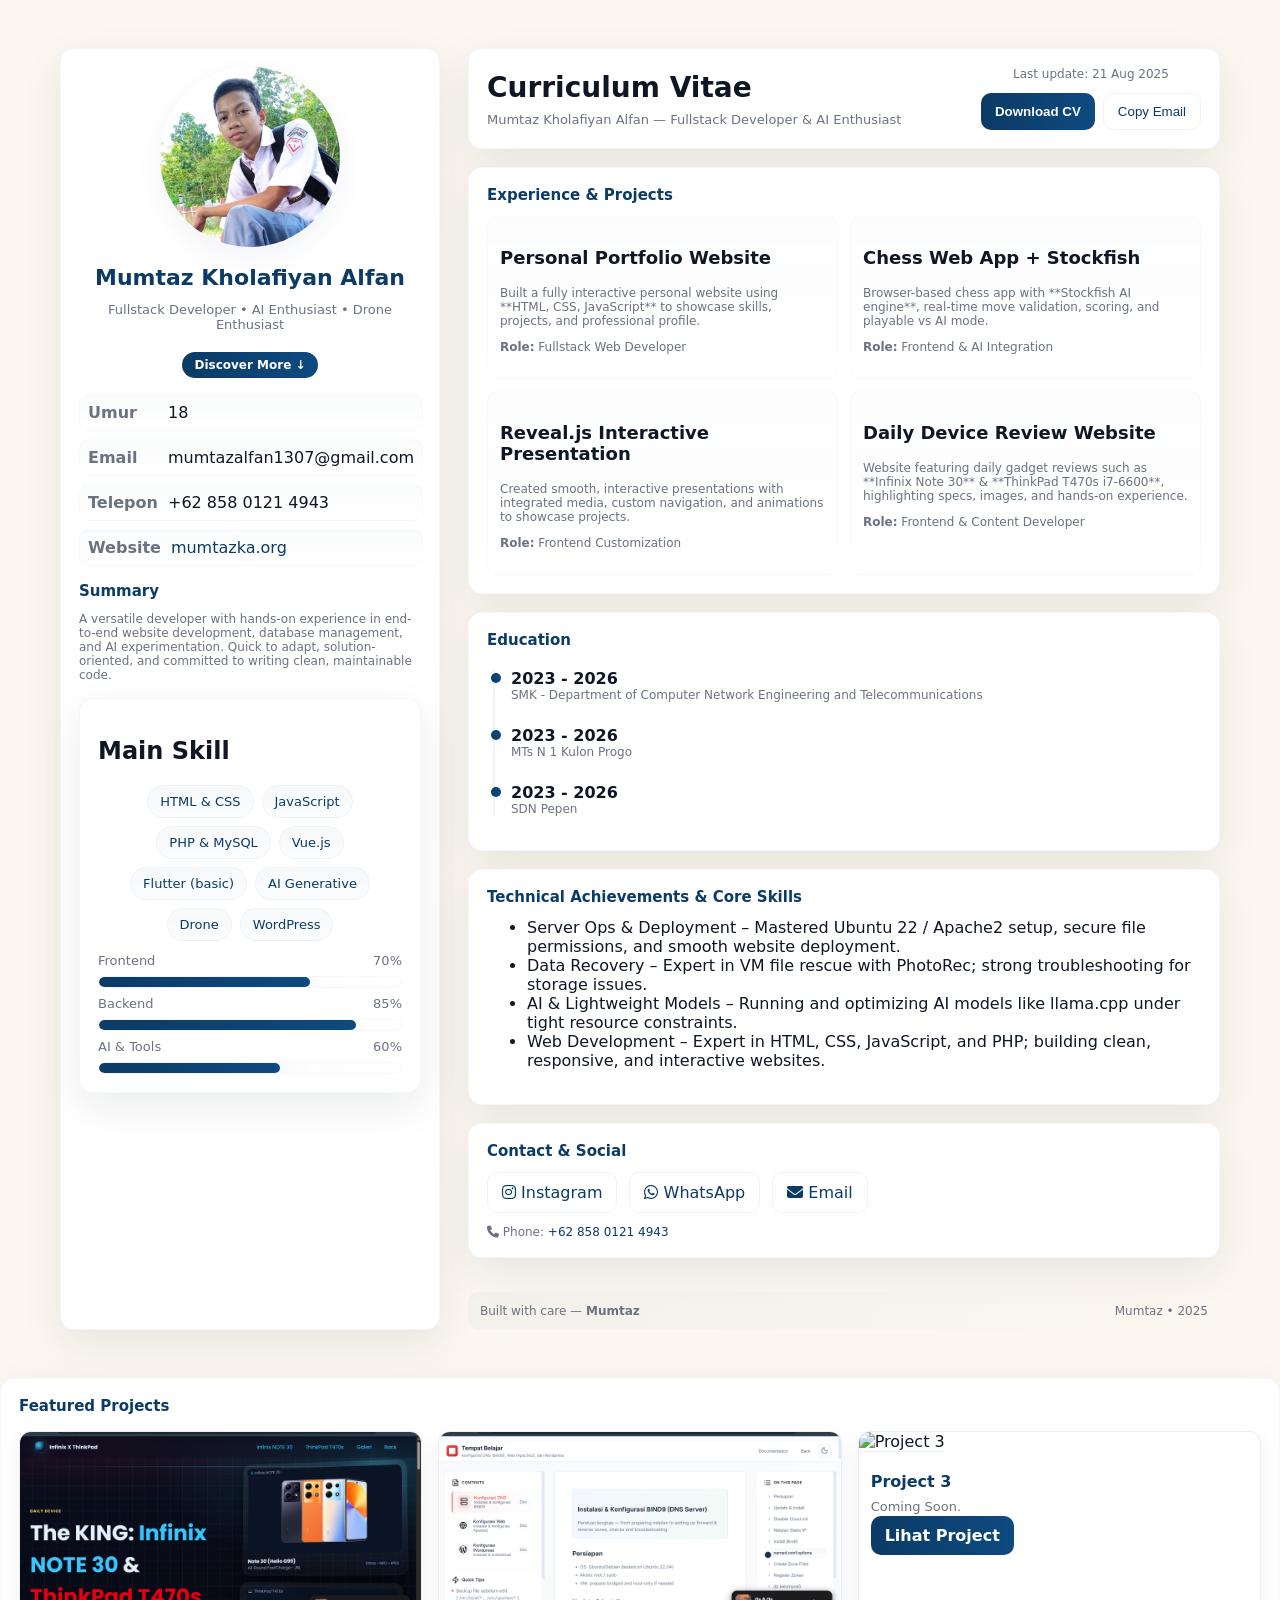
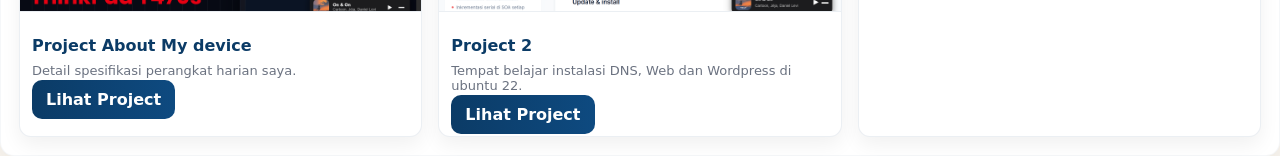
==== index.html @ 0e5fe6f3 "Rename cvku.html to index.html" ====
<!doctype html>
<html lang="id">
<head>
    <link rel="stylesheet" href="https://cdnjs.cloudflare.com/ajax/libs/font-awesome/6.4.0/css/all.min.css">
  <meta charset="utf-8">
  <meta name="viewport" content="width=device-width, initial-scale=1">
  <title>CV — Mk Al | Elegant Cream & Deep Blue (Revisi)</title>
  <style>
:root{
  --bg-cream:#fbf7f0;
  --surface:#ffffff;
  --muted:#6b7280;
  --accent:#0b3b66;
  --accent-2:#0e4a80;
  --glass:rgba(11,59,102,0.06);
  --shadow:0 14px 40px rgba(16,24,40,0.08);
  --mono:Inter,system-ui,-apple-system,Segoe UI,Roboto,Helvetica,Arial;
}
*{box-sizing:border-box}
html,body{height:100%;margin:0;padding:0;font-family:var(--mono);background:var(--bg-cream);color:#0f1724}
a{color:var(--accent);text-decoration:none}
.container{max-width:1200px;margin:28px auto;padding:20px}
.layout{display:grid;grid-template-columns:380px 1fr;gap:28px}
@media(max-width:900px){.layout{grid-template-columns:1fr;padding:12px}}
.card{background:var(--surface);border-radius:14px;padding:18px;border:1px solid rgba(11,59,102,0.04);box-shadow:var(--shadow)}
.profile{display:flex;flex-direction:column;align-items:center;gap:12px;text-align:center}
.avatar-wrap{position:relative;width:180px;height:180px;border-radius:20px;overflow:hidden;border-radius:999px;background:linear-gradient(180deg,#fff,#f7f7f7);box-shadow:0 10px 30px rgba(11,59,102,0.06)}
.avatar-wrap img{width:100%;height:100%;object-fit:cover;display:block}
.name{font-size:22px;font-weight:700;color:var(--accent);margin-top:6px}
.role{font-size:13px;color:var(--muted)}
.contact-grid{width:100%;display:grid;grid-template-columns:1fr;gap:8px;margin-top:10px}
.contact-item{display:flex;align-items:center;gap:10px;padding:8px;background:linear-gradient(180deg,rgba(11,59,102,0.02),transparent);border-radius:10px;border:1px solid rgba(11,59,102,0.02)}
.contact-item strong{min-width:70px;color:var(--muted);font-weight:600}
.badge{padding:6px 12px;border-radius:999px;background:linear-gradient(90deg,var(--accent),var(--accent-2));color:#fff;font-weight:700;font-size:12px;margin-top:8px}
.skills{display:flex;flex-wrap:wrap;gap:8px;margin-top:14px;justify-content:center}
.skill-pill{padding:8px 12px;border-radius:999px;background:linear-gradient(180deg,rgba(11,59,102,0.03),rgba(14,74,128,0.02));border:1px solid rgba(11,59,102,0.04);font-size:13px;color:var(--accent)}
.skillbar{margin-top:14px;width:100%}
.skillbar .row{display:flex;align-items:center;justify-content:space-between;gap:12px}
.skillbar .label{font-size:13px;color:var(--muted)}
.skillbar .bar{margin-top:8px;height:12px;background:linear-gradient(90deg,rgba(11,59,102,0.03),transparent);border-radius:999px;overflow:hidden;border:1px solid rgba(11,59,102,0.03)}
.skillbar .fill{display:block;height:100%;background:linear-gradient(90deg,var(--accent),var(--accent-2));box-shadow:0 6px 18px rgba(14,74,128,0.12);border-radius:999px;width:0}
.main{display:flex;flex-direction:column;gap:18px}
.header-row{display:flex;align-items:center;justify-content:space-between;gap:12px}
.title{font-size:22px;color:var(--accent);font-weight:700}
.subtitle{color:var(--muted);font-size:13px}
.section{display:block}
.section h2{margin:0 0 12px 0;padding:0;font-size:15px;color:var(--accent)}
.projects-grid{display:grid;grid-template-columns:repeat(2,1fr);gap:12px}
@media(max-width:900px){.projects-grid{grid-template-columns:1fr}}
.project{padding:12px;border-radius:10px;background:linear-gradient(180deg,rgba(11,59,102,0.01),transparent);border:1px solid rgba(11,59,102,0.02)}
.timeline{position:relative;padding-left:14px}
.timeline:before{content:"";position:absolute;left:6px;top:8px;bottom:8px;width:2px;background:linear-gradient(180deg,var(--accent),var(--accent-2));opacity:0.06;border-radius:2px}
.timeline-item{position:relative;padding:8px 10px;margin-bottom:8px}
.timeline-item .dot{position:absolute;left:-10px;top:12px;width:10px;height:10px;border-radius:50%;background:linear-gradient(90deg,var(--accent),var(--accent-2));box-shadow:0 6px 18px rgba(14,74,128,0.06)}
.contact-actions{display:flex;gap:8px;flex-wrap:wrap}
.btn{padding:10px 14px;border-radius:10px;background:linear-gradient(90deg,var(--accent),var(--accent-2));color:#fff;border:none;cursor:pointer;font-weight:700}
.btn-ghost{padding:10px 14px;border-radius:10px;background:transparent;border:1px solid rgba(11,59,102,0.06);color:var(--accent);cursor:pointer}
.footer{display:flex;justify-content:space-between;align-items:center;padding:12px;border-radius:10px;background:linear-gradient(90deg,rgba(11,59,102,0.03),transparent)}
.small{font-size:12px;color:var(--muted)}
pre{background:#f4f6f8;padding:12px;border-radius:8px;border:1px solid rgba(11,59,102,0.03);overflow:auto}
/* spacing helpers */
.mt8{margin-top:8px}.mt12{margin-top:12px}.mt16{margin-top:16px}
.p8{padding:8px}.p12{padding:12px}.rounded{border-radius:10px}
/* extended utilities to reach file length without junk functions */
.u-w{width:100%}.u-center{text-align:center}.u-muted{color:var(--muted)}
/* typography tweaks */
.h1{font-size:28px;font-weight:800}.h2{font-size:18px;font-weight:700}
/* printable */
@media print{
  body{background:white}
  .container{max-width:100%;margin:0;padding:0}
  .layout{grid-template-columns:1fr}
}
.featured-grid {
  display: grid;
  grid-template-columns: repeat(3, 1fr);
  gap: 16px;
  margin-top: 16px;
}

@media (max-width: 900px) {
  .featured-grid {
    grid-template-columns: 1fr;
  }
}

.featured-project {
  background: var(--surface);
  border-radius: 12px;
  border: 1px solid rgba(11,59,102,0.08);
  box-shadow: 0 8px 20px rgba(0,0,0,0.06);
  overflow: hidden;
  transition: transform 0.2s ease, box-shadow 0.2s ease;
}

.featured-project:hover {
  transform: translateY(-4px);
  box-shadow: 0 12px 28px rgba(0,0,0,0.1);
}

.featured-project img {
  width: 100%;
  height: 180px;
  object-fit: cover;
  border-bottom: 1px solid rgba(11,59,102,0.08);
}

.featured-content {
  padding: 12px;
}

.featured-content h3 {
  font-size: 16px;
  font-weight: 700;
  color: var(--accent);
  margin: 8px 0;
}

.featured-content p {
  font-size: 13px;
  color: var(--muted);
  margin: 0 0 12px 0;
}

  
@media(max-width:600px){
  .layout{grid-template-columns:1fr !important;padding:8px;}
  .header-row{flex-direction:column;align-items:flex-start;text-align:left;gap:8px;}
  .contact-actions{flex-direction:column;width:100%;}
  .btn, .btn-ghost{width:100%;text-align:center;}
  .name{font-size:18px;}
  .h1{font-size:22px;}
  .featured-project img{height:auto !important;}
  .projects-grid{grid-template-columns:1fr !important;}
}
</style>
</head>
<body>
  <div class="container">
    <div class="layout">
      <aside class="card">
        <div class="profile">
          <div class="avatar-wrap">
            <img src="pp2.jpeg" alt="Mk Al">
          </div>
          <div class="name">Mumtaz Kholafiyan Alfan</div>
          <div class="role">Fullstack Developer • AI Enthusiast • Drone Enthusiast</div>
          <div class="badge">Discover More ↓</div>
        </div>

        <div class="mt16 contact-grid">
          <div class="contact-item"><strong>Umur</strong><span>18</span></div>
          <div class="contact-item"><strong>Email</strong><span>mumtazalfan1307@gmail.com</span></div>
          <div class="contact-item"><strong>Telepon</strong><span>+62 858 0121 4943</span></div>
          <div class="contact-item"><strong>Website</strong><span><a href="#">mumtazka.org</a></span></div>
        </div>

        <div class="mt16">
          <div class="section">
            <h2>Summary</h2>
            <p class="small">A versatile developer with hands-on experience in end-to-end website development, database management, and AI experimentation. Quick to adapt, solution-oriented, and committed to writing clean, maintainable code.</p>
          </div>
        </div>

        <div class="mt16 card">
          <h2>Main Skill</h2>
          <div class="skills">
            <div class="skill-pill">HTML & CSS</div>
            <div class="skill-pill">JavaScript</div>
            <div class="skill-pill">PHP & MySQL</div>
            <div class="skill-pill">Vue.js</div>
            <div class="skill-pill">Flutter (basic)</div>
            <div class="skill-pill">AI Generative</div>
            <div class="skill-pill">Drone</div>
            <div class="skill-pill">WordPress</div>
          </div>

          <div class="skillbar mt12">
            <div class="row"><div class="label">Frontend</div><div class="label">70%</div></div>
            <div class="bar"><span class="fill" data-fill="70%"></span></div>

            <div class="row mt8"><div class="label">Backend</div><div class="label">85%</div></div>
            <div class="bar"><span class="fill" data-fill="85%"></span></div>

            <div class="row mt8"><div class="label">AI & Tools</div><div class="label">60%</div></div>
            <div class="bar"><span class="fill" data-fill="60%"></span></div>
          </div>
        </div>

      </aside>

      <main class="main">
        <div class="card header-row">
          <div>
            <div class="h1">Curriculum Vitae</div>
            <div class="subtitle mt8">Mumtaz Kholafiyan Alfan — Fullstack Developer & AI Enthusiast</div>
          </div>
          <div class="u-center">
            <div class="small">Last update: 21 Aug 2025</div>
            <div class="contact-actions mt12">
              <button class="btn" onclick="downloadPDF()">Download CV</button>
             
              <button class="btn-ghost" onclick="copyEmail()">Copy Email</button>
            </div>
          </div>
        </div>

       <div class="card section">
  <h2>Experience & Projects</h2>
  <div class="projects-grid mt12">

    <div class="project">
      <h3 class="h2">Personal Portfolio Website</h3>
      <p class="small">Built a fully interactive personal website using **HTML, CSS, JavaScript** to showcase skills, projects, and professional profile.</p>
      <p class="small"><strong>Role:</strong> Fullstack Web Developer</p>
    </div>

    <div class="project">
      <h3 class="h2">Chess Web App + Stockfish</h3>
      <p class="small">Browser-based chess app with **Stockfish AI engine**, real-time move validation, scoring, and playable vs AI mode.</p>
      <p class="small"><strong>Role:</strong> Frontend & AI Integration</p>
    </div>

    <div class="project">
      <h3 class="h2">Reveal.js Interactive Presentation</h3>
      <p class="small">Created smooth, interactive presentations with integrated media, custom navigation, and animations to showcase projects.</p>
      <p class="small"><strong>Role:</strong> Frontend Customization</p>
    </div>

    <div class="project">
      <h3 class="h2">Daily Device Review Website</h3>
      <p class="small">Website featuring daily gadget reviews such as **Infinix Note 30** & **ThinkPad T470s i7-6600**, highlighting specs, images, and hands-on experience.</p>
      <p class="small"><strong>Role:</strong> Frontend & Content Developer</p>
    </div>

  </div>
</div>

        <div class="card section">
          <h2>Education</h2>
          <div class="timeline mt12">
            <div class="timeline-item"><div class="dot"></div><strong>2023 - 2026</strong><div class="small u-muted">SMK - Department of Computer Network Engineering and Telecommunications</div></div>
             <div class="timeline-item"><div class="dot"></div><strong>2023 - 2026</strong><div class="small u-muted">MTs N 1 Kulon Progo</div></div>
              <div class="timeline-item"><div class="dot"></div><strong>2023 - 2026</strong><div class="small u-muted">SDN Pepen</div></div>
            
          </div>
        </div>

        <div class="card section">
          <h2>Technical Achievements & Core Skills</h2>
          <ul class="list-clean mt12">
            <li>Server Ops & Deployment – Mastered Ubuntu 22 / Apache2 setup, secure file permissions, and smooth website deployment.</li>
            <li>Data Recovery – Expert in VM file rescue with PhotoRec; strong troubleshooting for storage issues.</li>
            <li>AI & Lightweight Models – Running and optimizing AI models like llama.cpp under tight resource constraints.</li>
            <li>Web Development – Expert in HTML, CSS, JavaScript, and PHP; building clean, responsive, and interactive websites.</li>
          </ul>
        </div>

        
      <div class="card section">
  <h2>Contact & Social</h2>
  <div class="mt12 contact-actions" style="display:flex; gap:12px;">

    <!-- Instagram -->
    <a class="btn-ghost" href="https://www.instagram.com/mumtazzka_/" target="_blank">
      <i class="fab fa-instagram"></i> Instagram
    </a>

    <!-- WhatsApp -->
    <a class="btn-ghost" href="https://wa.me/6285801214943" target="_blank">
      <i class="fab fa-whatsapp"></i> WhatsApp
    </a>

    <!-- Email -->
    <a class="btn-ghost" href="mailto:mumtazalfan1307@gmail.com.com">
      <i class="fas fa-envelope"></i> Email
    </a>

  </div>
  <div class="mt12 small">
    <i class="fas fa-phone"></i> Phone: <a href="tel:+6285801214943">+62 858 0121 4943</a>
  </div>
</div>


        <div class="footer mt16">
          <div class="small">Built with care — <strong>Mumtaz</strong></div>
          <div class="small">Mumtaz • 2025</div>
        </div>

      </main>
    </div>
  </div>
  <div class="card section">
  <h2>Featured Projects</h2>
  <div class="featured-grid">

    <div class="featured-project">
      <img src="Screenshot perangkat.webp" alt="Project About My device">
      <div class="featured-content">
        <h3>Project About My device</h3>
        <p>Detail spesifikasi perangkat harian saya.</p>
          <a class="btn" href="perangkat.html" target="_blank">Lihat Project</a>
      </div>
    </div>

    <div class="featured-project">
      <img src="Screenshot sinau.webp" alt="Project 2">
      <div class="featured-content">
        <h3>Project 2</h3>
        <p>Tempat belajar instalasi DNS, Web dan Wordpress di ubuntu 22.</p>
           <a class="btn" href="belajar.html" target="_blank">Lihat Project</a>
      </div>
    </div>

    <div class="featured-project">
      <img src="project3.jpg" alt="Project 3">
      <div class="featured-content">
        <h3>Project 3</h3>
        <p>Coming Soon.</p>
          <a class="btn" href="https://link1.com" target="_blank">Lihat Project</a>
      </div>
    </div>

  </div>
</div>

  <script>
// Essential JS only
function toggleAccent(){
  const r = document.documentElement;
  const cur = getComputedStyle(r).getPropertyValue('--accent').trim();
  if(cur === '#0b3b66'){
    r.style.setProperty('--accent','#0e4a80');
    r.style.setProperty('--accent-2','#0b3b66');
  } else {
    r.style.setProperty('--accent','#0b3b66');
    r.style.setProperty('--accent-2','#0e4a80');
  }
}
function copyEmail(){navigator.clipboard.writeText('mkal@example.com').then(()=>{alert('Email disalin')}).catch(()=>{alert('Gagal menyalin')})}
function downloadPDF(){window.print()}
function animateSkillBars(){
  document.querySelectorAll('.skillbar .fill').forEach(el=>{
    const target = el.getAttribute('data-fill') || '0%';
    el.style.width = '0%';
    setTimeout(()=>{el.style.transition='width 900ms ease';el.style.width=target;},120);
  });
}
document.addEventListener('DOMContentLoaded',()=>{animateSkillBars()});
  </script>
</body>
</html>
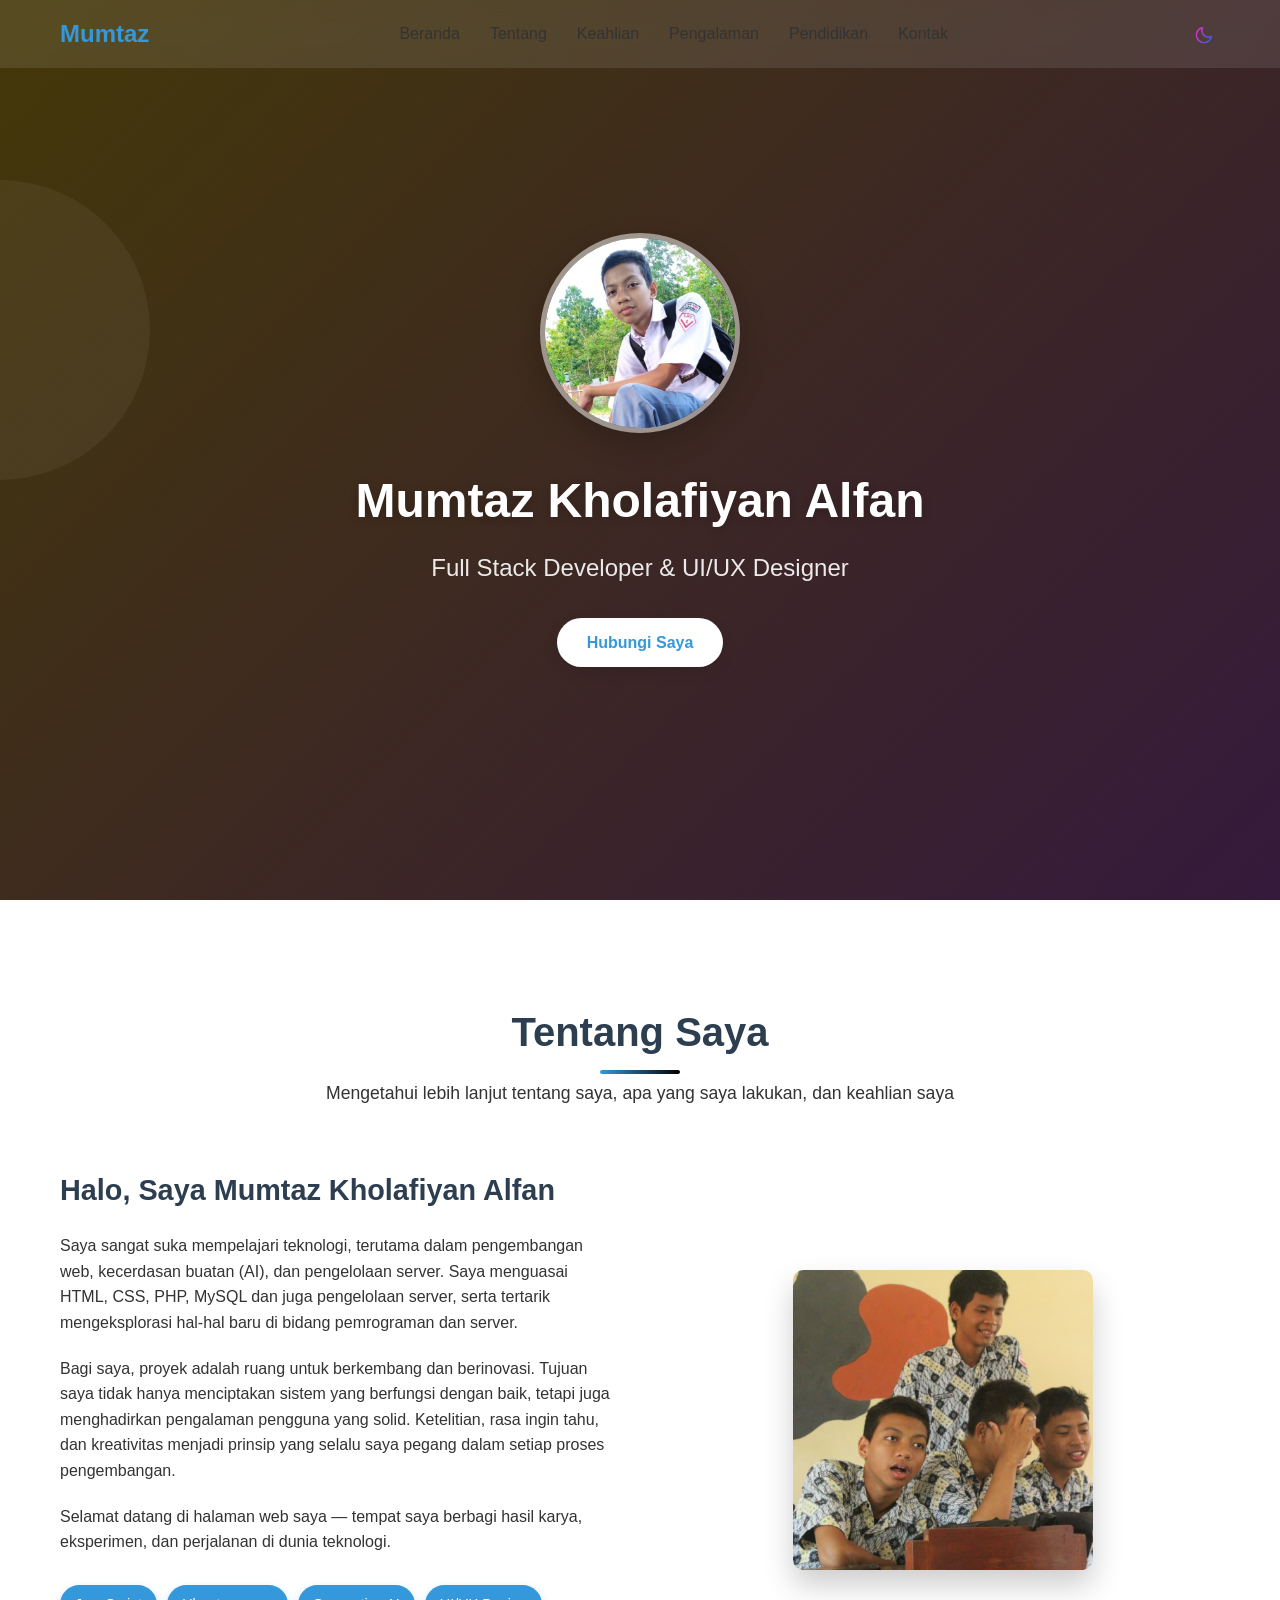
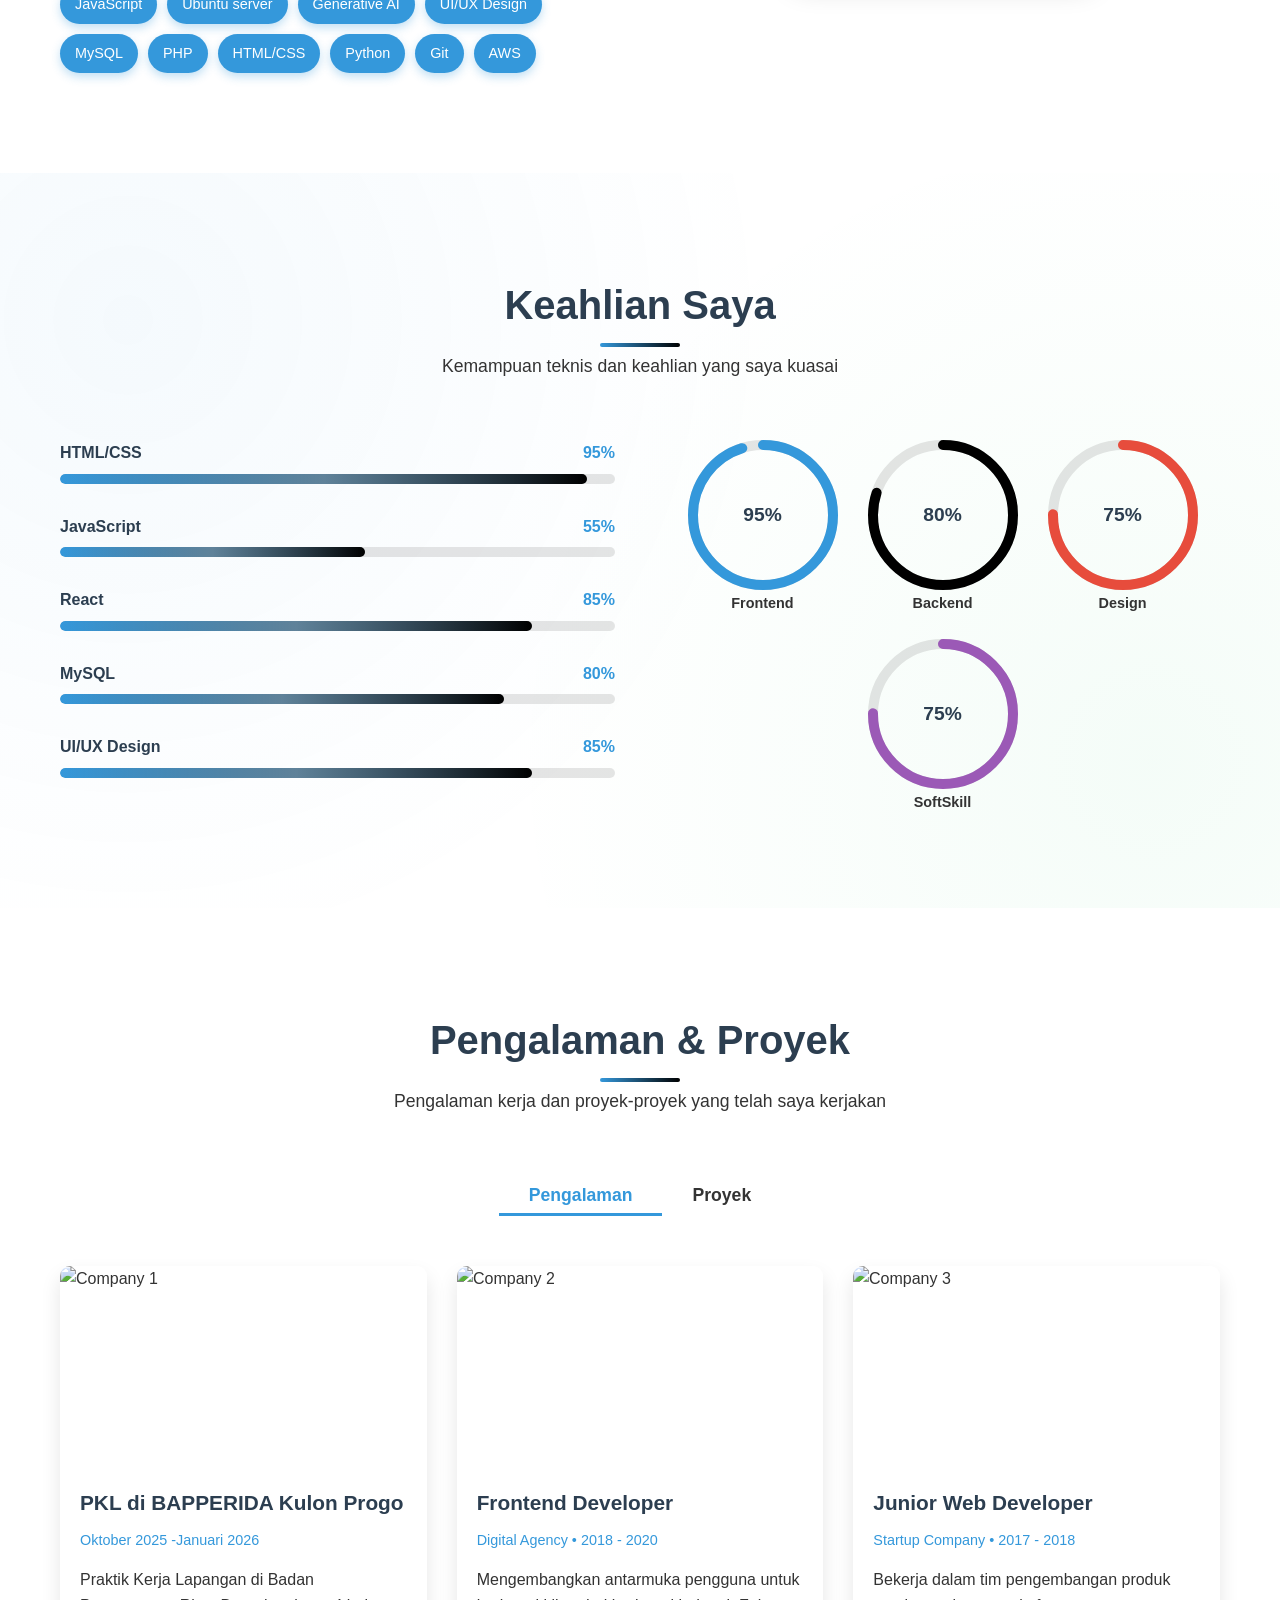
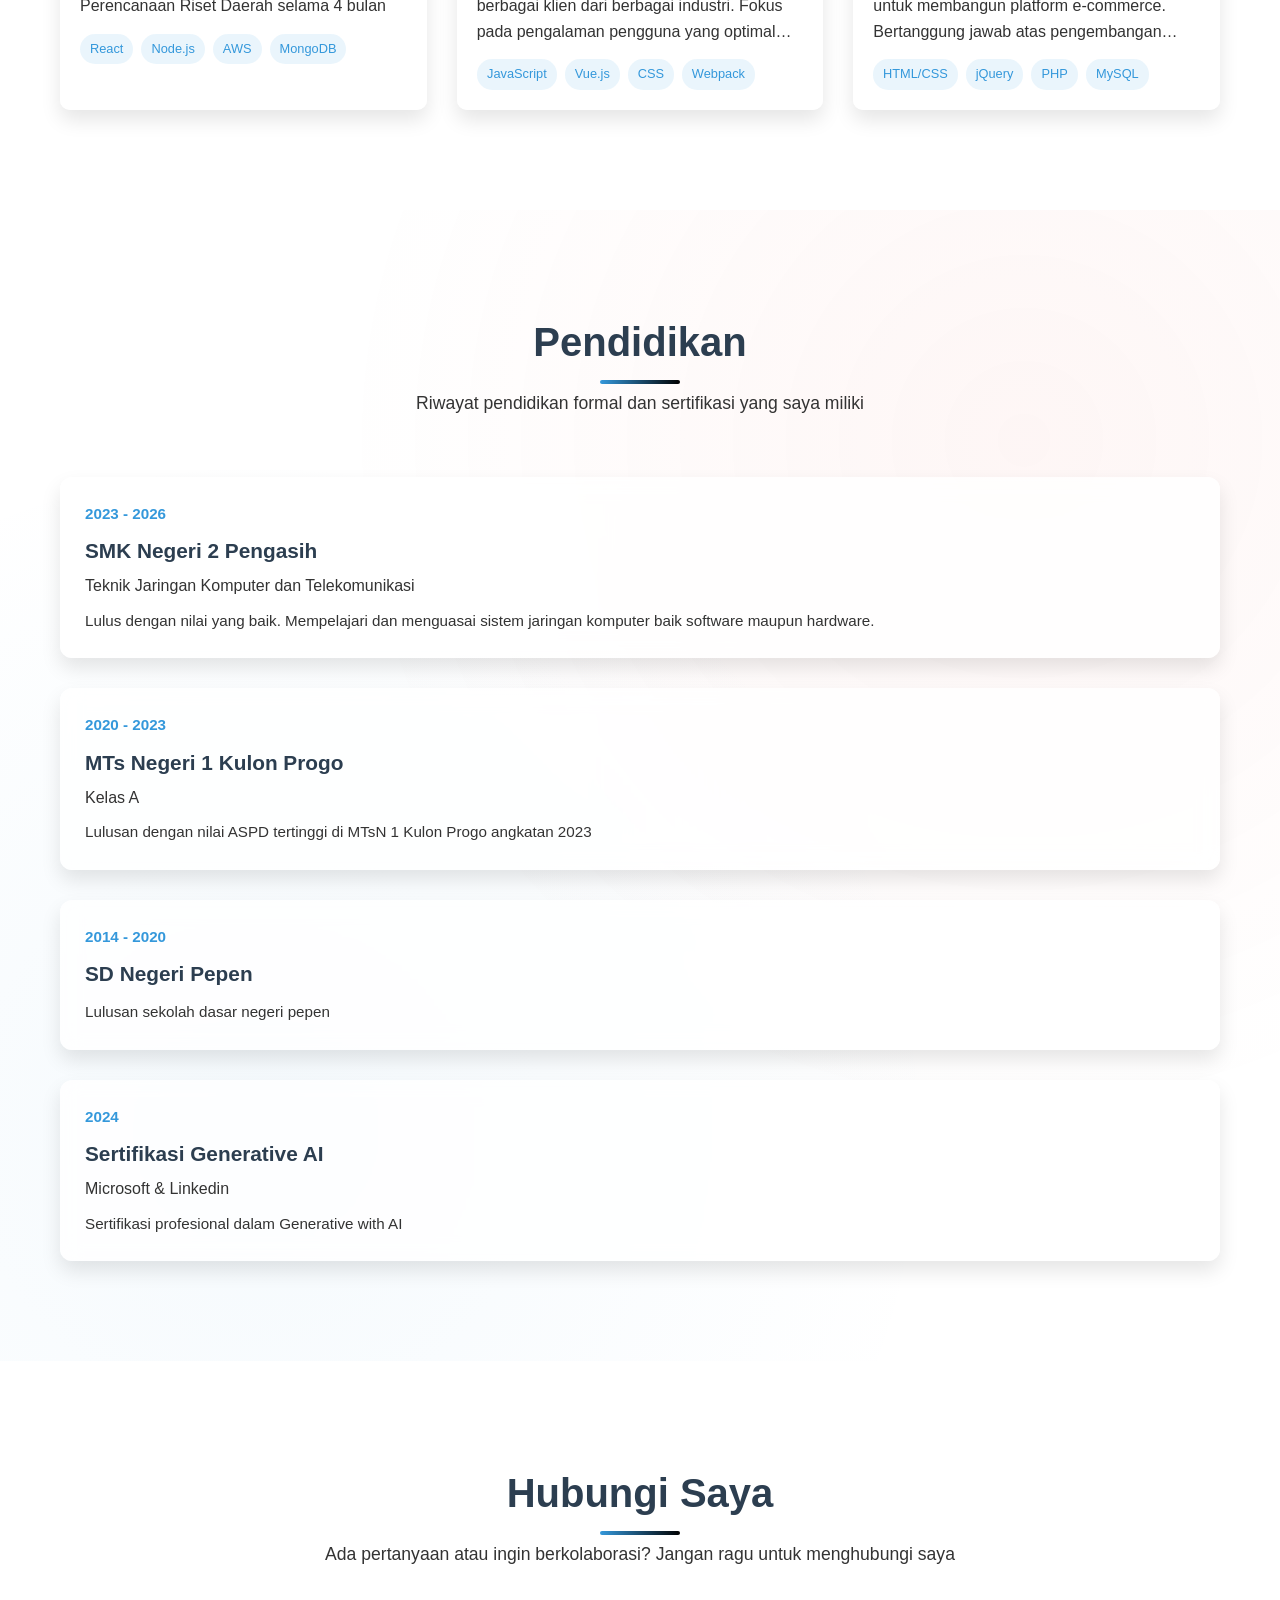
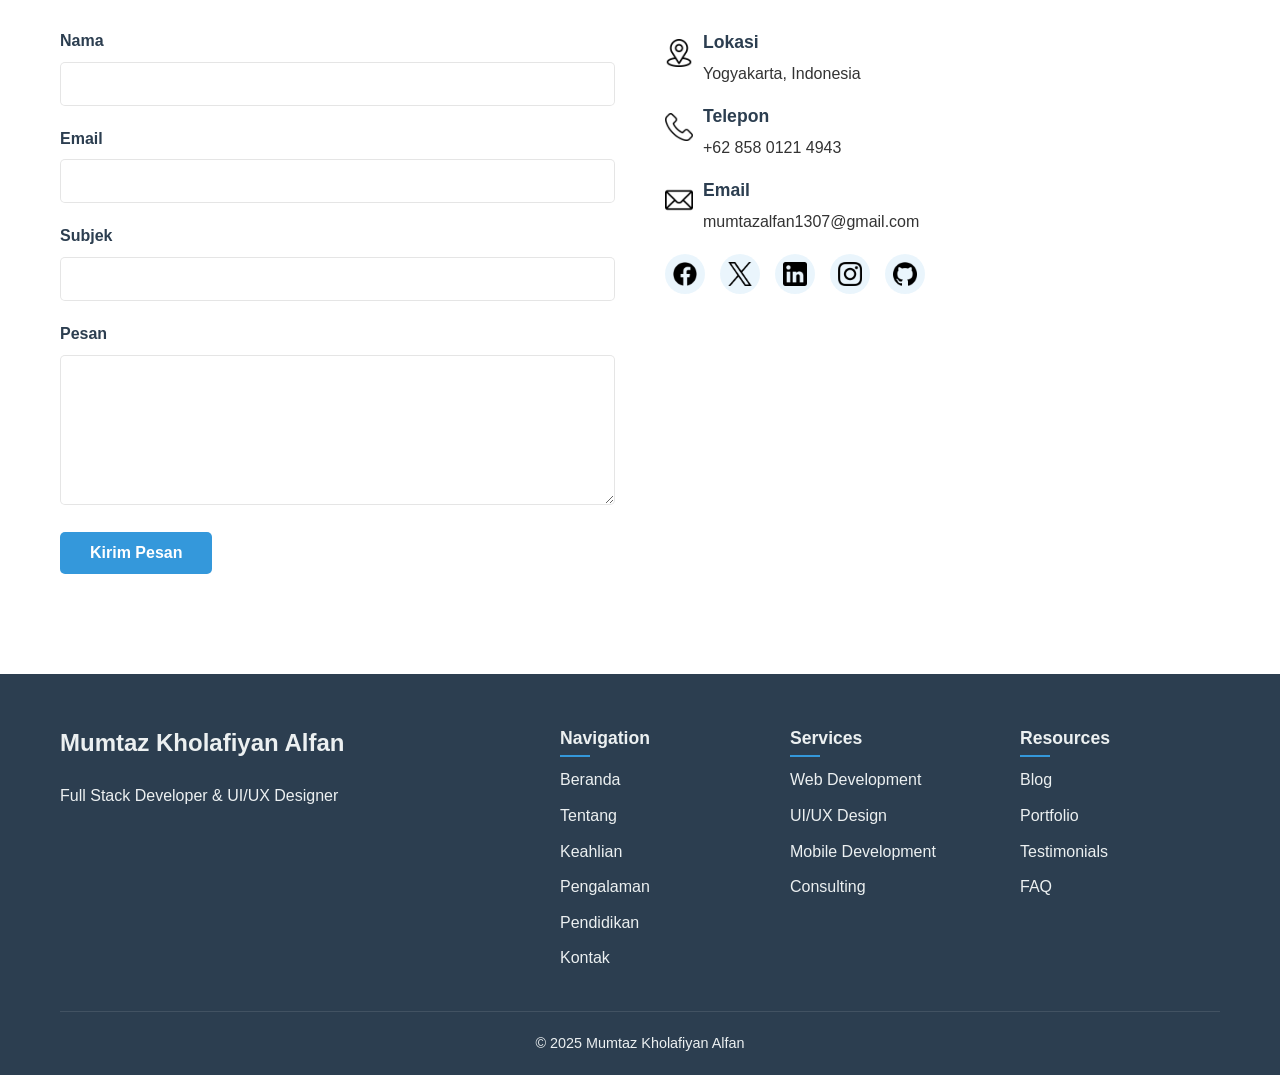
==== commit 82fb394a: "Update and rename newcv.html to index.html" ====
--- a/index.html
+++ b/index.html
@@ -1,353 +1,3820 @@
-<!doctype html>
-<html lang="id">
-<head>
-    <link rel="stylesheet" href="https://cdnjs.cloudflare.com/ajax/libs/font-awesome/6.4.0/css/all.min.css">
-  <meta charset="utf-8">
-  <meta name="viewport" content="width=device-width, initial-scale=1">
-  <title>CV — Mk Al | Elegant Cream & Deep Blue (Revisi)</title>
-  <style>
-:root{
-  --bg-cream:#fbf7f0;
-  --surface:#ffffff;
-  --muted:#6b7280;
-  --accent:#0b3b66;
-  --accent-2:#0e4a80;
-  --glass:rgba(11,59,102,0.06);
-  --shadow:0 14px 40px rgba(16,24,40,0.08);
-  --mono:Inter,system-ui,-apple-system,Segoe UI,Roboto,Helvetica,Arial;
-}
-*{box-sizing:border-box}
-html,body{height:100%;margin:0;padding:0;font-family:var(--mono);background:var(--bg-cream);color:#0f1724}
-a{color:var(--accent);text-decoration:none}
-.container{max-width:1200px;margin:28px auto;padding:20px}
-.layout{display:grid;grid-template-columns:380px 1fr;gap:28px}
-@media(max-width:900px){.layout{grid-template-columns:1fr;padding:12px}}
-.card{background:var(--surface);border-radius:14px;padding:18px;border:1px solid rgba(11,59,102,0.04);box-shadow:var(--shadow)}
-.profile{display:flex;flex-direction:column;align-items:center;gap:12px;text-align:center}
-.avatar-wrap{position:relative;width:180px;height:180px;border-radius:20px;overflow:hidden;border-radius:999px;background:linear-gradient(180deg,#fff,#f7f7f7);box-shadow:0 10px 30px rgba(11,59,102,0.06)}
-.avatar-wrap img{width:100%;height:100%;object-fit:cover;display:block}
-.name{font-size:22px;font-weight:700;color:var(--accent);margin-top:6px}
-.role{font-size:13px;color:var(--muted)}
-.contact-grid{width:100%;display:grid;grid-template-columns:1fr;gap:8px;margin-top:10px}
-.contact-item{display:flex;align-items:center;gap:10px;padding:8px;background:linear-gradient(180deg,rgba(11,59,102,0.02),transparent);border-radius:10px;border:1px solid rgba(11,59,102,0.02)}
-.contact-item strong{min-width:70px;color:var(--muted);font-weight:600}
-.badge{padding:6px 12px;border-radius:999px;background:linear-gradient(90deg,var(--accent),var(--accent-2));color:#fff;font-weight:700;font-size:12px;margin-top:8px}
-.skills{display:flex;flex-wrap:wrap;gap:8px;margin-top:14px;justify-content:center}
-.skill-pill{padding:8px 12px;border-radius:999px;background:linear-gradient(180deg,rgba(11,59,102,0.03),rgba(14,74,128,0.02));border:1px solid rgba(11,59,102,0.04);font-size:13px;color:var(--accent)}
-.skillbar{margin-top:14px;width:100%}
-.skillbar .row{display:flex;align-items:center;justify-content:space-between;gap:12px}
-.skillbar .label{font-size:13px;color:var(--muted)}
-.skillbar .bar{margin-top:8px;height:12px;background:linear-gradient(90deg,rgba(11,59,102,0.03),transparent);border-radius:999px;overflow:hidden;border:1px solid rgba(11,59,102,0.03)}
-.skillbar .fill{display:block;height:100%;background:linear-gradient(90deg,var(--accent),var(--accent-2));box-shadow:0 6px 18px rgba(14,74,128,0.12);border-radius:999px;width:0}
-.main{display:flex;flex-direction:column;gap:18px}
-.header-row{display:flex;align-items:center;justify-content:space-between;gap:12px}
-.title{font-size:22px;color:var(--accent);font-weight:700}
-.subtitle{color:var(--muted);font-size:13px}
-.section{display:block}
-.section h2{margin:0 0 12px 0;padding:0;font-size:15px;color:var(--accent)}
-.projects-grid{display:grid;grid-template-columns:repeat(2,1fr);gap:12px}
-@media(max-width:900px){.projects-grid{grid-template-columns:1fr}}
-.project{padding:12px;border-radius:10px;background:linear-gradient(180deg,rgba(11,59,102,0.01),transparent);border:1px solid rgba(11,59,102,0.02)}
-.timeline{position:relative;padding-left:14px}
-.timeline:before{content:"";position:absolute;left:6px;top:8px;bottom:8px;width:2px;background:linear-gradient(180deg,var(--accent),var(--accent-2));opacity:0.06;border-radius:2px}
-.timeline-item{position:relative;padding:8px 10px;margin-bottom:8px}
-.timeline-item .dot{position:absolute;left:-10px;top:12px;width:10px;height:10px;border-radius:50%;background:linear-gradient(90deg,var(--accent),var(--accent-2));box-shadow:0 6px 18px rgba(14,74,128,0.06)}
-.contact-actions{display:flex;gap:8px;flex-wrap:wrap}
-.btn{padding:10px 14px;border-radius:10px;background:linear-gradient(90deg,var(--accent),var(--accent-2));color:#fff;border:none;cursor:pointer;font-weight:700}
-.btn-ghost{padding:10px 14px;border-radius:10px;background:transparent;border:1px solid rgba(11,59,102,0.06);color:var(--accent);cursor:pointer}
-.footer{display:flex;justify-content:space-between;align-items:center;padding:12px;border-radius:10px;background:linear-gradient(90deg,rgba(11,59,102,0.03),transparent)}
-.small{font-size:12px;color:var(--muted)}
-pre{background:#f4f6f8;padding:12px;border-radius:8px;border:1px solid rgba(11,59,102,0.03);overflow:auto}
-/* spacing helpers */
-.mt8{margin-top:8px}.mt12{margin-top:12px}.mt16{margin-top:16px}
-.p8{padding:8px}.p12{padding:12px}.rounded{border-radius:10px}
-/* extended utilities to reach file length without junk functions */
-.u-w{width:100%}.u-center{text-align:center}.u-muted{color:var(--muted)}
-/* typography tweaks */
-.h1{font-size:28px;font-weight:800}.h2{font-size:18px;font-weight:700}
-/* printable */
-@media print{
-  body{background:white}
-  .container{max-width:100%;margin:0;padding:0}
-  .layout{grid-template-columns:1fr}
-}
-.featured-grid {
-  display: grid;
-  grid-template-columns: repeat(3, 1fr);
-  gap: 16px;
-  margin-top: 16px;
-}
-
-@media (max-width: 900px) {
-  .featured-grid {
-    grid-template-columns: 1fr;
-  }
-}
-
-.featured-project {
-  background: var(--surface);
-  border-radius: 12px;
-  border: 1px solid rgba(11,59,102,0.08);
-  box-shadow: 0 8px 20px rgba(0,0,0,0.06);
-  overflow: hidden;
-  transition: transform 0.2s ease, box-shadow 0.2s ease;
-}
-
-.featured-project:hover {
-  transform: translateY(-4px);
-  box-shadow: 0 12px 28px rgba(0,0,0,0.1);
-}
-
-.featured-project img {
-  width: 100%;
-  height: 180px;
-  object-fit: cover;
-  border-bottom: 1px solid rgba(11,59,102,0.08);
-}
-
-.featured-content {
-  padding: 12px;
-}
-
-.featured-content h3 {
-  font-size: 16px;
-  font-weight: 700;
-  color: var(--accent);
-  margin: 8px 0;
-}
-
-.featured-content p {
-  font-size: 13px;
-  color: var(--muted);
-  margin: 0 0 12px 0;
-}
-
-  
-@media(max-width:600px){
-  .layout{grid-template-columns:1fr !important;padding:8px;}
-  .header-row{flex-direction:column;align-items:flex-start;text-align:left;gap:8px;}
-  .contact-actions{flex-direction:column;width:100%;}
-  .btn, .btn-ghost{width:100%;text-align:center;}
-  .name{font-size:18px;}
-  .h1{font-size:22px;}
-  .featured-project img{height:auto !important;}
-  .projects-grid{grid-template-columns:1fr !important;}
-}
-</style>
-</head>
-<body>
-  <div class="container">
-    <div class="layout">
-      <aside class="card">
-        <div class="profile">
-          <div class="avatar-wrap">
-            <img src="pp2.jpeg" alt="Mk Al">
-          </div>
-          <div class="name">Mumtaz Kholafiyan Alfan</div>
-          <div class="role">Fullstack Developer • AI Enthusiast • Drone Enthusiast</div>
-          <div class="badge">Discover More ↓</div>
-        </div>
-
-        <div class="mt16 contact-grid">
-          <div class="contact-item"><strong>Umur</strong><span>18</span></div>
-          <div class="contact-item"><strong>Email</strong><span>mumtazalfan1307@gmail.com</span></div>
-          <div class="contact-item"><strong>Telepon</strong><span>+62 858 0121 4943</span></div>
-          <div class="contact-item"><strong>Website</strong><span><a href="#">mumtazka.org</a></span></div>
-        </div>
-
-        <div class="mt16">
-          <div class="section">
-            <h2>Summary</h2>
-            <p class="small">A versatile developer with hands-on experience in end-to-end website development, database management, and AI experimentation. Quick to adapt, solution-oriented, and committed to writing clean, maintainable code.</p>
-          </div>
-        </div>
-
-        <div class="mt16 card">
-          <h2>Main Skill</h2>
-          <div class="skills">
-            <div class="skill-pill">HTML & CSS</div>
-            <div class="skill-pill">JavaScript</div>
-            <div class="skill-pill">PHP & MySQL</div>
-            <div class="skill-pill">Vue.js</div>
-            <div class="skill-pill">Flutter (basic)</div>
-            <div class="skill-pill">AI Generative</div>
-            <div class="skill-pill">Drone</div>
-            <div class="skill-pill">WordPress</div>
-          </div>
-
-          <div class="skillbar mt12">
-            <div class="row"><div class="label">Frontend</div><div class="label">70%</div></div>
-            <div class="bar"><span class="fill" data-fill="70%"></span></div>
-
-            <div class="row mt8"><div class="label">Backend</div><div class="label">85%</div></div>
-            <div class="bar"><span class="fill" data-fill="85%"></span></div>
-
-            <div class="row mt8"><div class="label">AI & Tools</div><div class="label">60%</div></div>
-            <div class="bar"><span class="fill" data-fill="60%"></span></div>
-          </div>
-        </div>
-
-      </aside>
-
-      <main class="main">
-        <div class="card header-row">
-          <div>
-            <div class="h1">Curriculum Vitae</div>
-            <div class="subtitle mt8">Mumtaz Kholafiyan Alfan — Fullstack Developer & AI Enthusiast</div>
-          </div>
-          <div class="u-center">
-            <div class="small">Last update: 21 Aug 2025</div>
-            <div class="contact-actions mt12">
-              <button class="btn" onclick="downloadPDF()">Download CV</button>
-             
-              <button class="btn-ghost" onclick="copyEmail()">Copy Email</button>
-            </div>
-          </div>
-        </div>
-
-       <div class="card section">
-  <h2>Experience & Projects</h2>
-  <div class="projects-grid mt12">
-
-    <div class="project">
-      <h3 class="h2">Personal Portfolio Website</h3>
-      <p class="small">Built a fully interactive personal website using **HTML, CSS, JavaScript** to showcase skills, projects, and professional profile.</p>
-      <p class="small"><strong>Role:</strong> Fullstack Web Developer</p>
-    </div>
-
-    <div class="project">
-      <h3 class="h2">Chess Web App + Stockfish</h3>
-      <p class="small">Browser-based chess app with **Stockfish AI engine**, real-time move validation, scoring, and playable vs AI mode.</p>
-      <p class="small"><strong>Role:</strong> Frontend & AI Integration</p>
-    </div>
-
-    <div class="project">
-      <h3 class="h2">Reveal.js Interactive Presentation</h3>
-      <p class="small">Created smooth, interactive presentations with integrated media, custom navigation, and animations to showcase projects.</p>
-      <p class="small"><strong>Role:</strong> Frontend Customization</p>
-    </div>
-
-    <div class="project">
-      <h3 class="h2">Daily Device Review Website</h3>
-      <p class="small">Website featuring daily gadget reviews such as **Infinix Note 30** & **ThinkPad T470s i7-6600**, highlighting specs, images, and hands-on experience.</p>
-      <p class="small"><strong>Role:</strong> Frontend & Content Developer</p>
-    </div>
-
-  </div>
-</div>
-
-        <div class="card section">
-          <h2>Education</h2>
-          <div class="timeline mt12">
-            <div class="timeline-item"><div class="dot"></div><strong>2023 - 2026</strong><div class="small u-muted">SMK - Department of Computer Network Engineering and Telecommunications</div></div>
-             <div class="timeline-item"><div class="dot"></div><strong>2023 - 2026</strong><div class="small u-muted">MTs N 1 Kulon Progo</div></div>
-              <div class="timeline-item"><div class="dot"></div><strong>2023 - 2026</strong><div class="small u-muted">SDN Pepen</div></div>
-            
-          </div>
-        </div>
-
-        <div class="card section">
-          <h2>Technical Achievements & Core Skills</h2>
-          <ul class="list-clean mt12">
-            <li>Server Ops & Deployment – Mastered Ubuntu 22 / Apache2 setup, secure file permissions, and smooth website deployment.</li>
-            <li>Data Recovery – Expert in VM file rescue with PhotoRec; strong troubleshooting for storage issues.</li>
-            <li>AI & Lightweight Models – Running and optimizing AI models like llama.cpp under tight resource constraints.</li>
-            <li>Web Development – Expert in HTML, CSS, JavaScript, and PHP; building clean, responsive, and interactive websites.</li>
-          </ul>
-        </div>
-
-        
-      <div class="card section">
-  <h2>Contact & Social</h2>
-  <div class="mt12 contact-actions" style="display:flex; gap:12px;">
-
-    <!-- Instagram -->
-    <a class="btn-ghost" href="https://www.instagram.com/mumtazzka_/" target="_blank">
-      <i class="fab fa-instagram"></i> Instagram
-    </a>
-
-    <!-- WhatsApp -->
-    <a class="btn-ghost" href="https://wa.me/6285801214943" target="_blank">
-      <i class="fab fa-whatsapp"></i> WhatsApp
-    </a>
-
-    <!-- Email -->
-    <a class="btn-ghost" href="mailto:mumtazalfan1307@gmail.com.com">
-      <i class="fas fa-envelope"></i> Email
-    </a>
-
-  </div>
-  <div class="mt12 small">
-    <i class="fas fa-phone"></i> Phone: <a href="tel:+6285801214943">+62 858 0121 4943</a>
-  </div>
-</div>
-
-
-        <div class="footer mt16">
-          <div class="small">Built with care — <strong>Mumtaz</strong></div>
-          <div class="small">Mumtaz • 2025</div>
-        </div>
-
-      </main>
-    </div>
-  </div>
-  <div class="card section">
-  <h2>Featured Projects</h2>
-  <div class="featured-grid">
-
-    <div class="featured-project">
-      <img src="Screenshot perangkat.webp" alt="Project About My device">
-      <div class="featured-content">
-        <h3>Project About My device</h3>
-        <p>Detail spesifikasi perangkat harian saya.</p>
-          <a class="btn" href="perangkat.html" target="_blank">Lihat Project</a>
-      </div>
-    </div>
-
-    <div class="featured-project">
-      <img src="Screenshot sinau.webp" alt="Project 2">
-      <div class="featured-content">
-        <h3>Project 2</h3>
-        <p>Tempat belajar instalasi DNS, Web dan Wordpress di ubuntu 22.</p>
-           <a class="btn" href="belajar.html" target="_blank">Lihat Project</a>
-      </div>
-    </div>
-
-    <div class="featured-project">
-      <img src="project3.jpg" alt="Project 3">
-      <div class="featured-content">
-        <h3>Project 3</h3>
-        <p>Coming Soon.</p>
-          <a class="btn" href="https://link1.com" target="_blank">Lihat Project</a>
-      </div>
-    </div>
-
-  </div>
-</div>
-
-  <script>
-// Essential JS only
-function toggleAccent(){
-  const r = document.documentElement;
-  const cur = getComputedStyle(r).getPropertyValue('--accent').trim();
-  if(cur === '#0b3b66'){
-    r.style.setProperty('--accent','#0e4a80');
-    r.style.setProperty('--accent-2','#0b3b66');
-  } else {
-    r.style.setProperty('--accent','#0b3b66');
-    r.style.setProperty('--accent-2','#0e4a80');
-  }
-}
-function copyEmail(){navigator.clipboard.writeText('mkal@example.com').then(()=>{alert('Email disalin')}).catch(()=>{alert('Gagal menyalin')})}
-function downloadPDF(){window.print()}
-function animateSkillBars(){
-  document.querySelectorAll('.skillbar .fill').forEach(el=>{
-    const target = el.getAttribute('data-fill') || '0%';
-    el.style.width = '0%';
-    setTimeout(()=>{el.style.transition='width 900ms ease';el.style.width=target;},120);
-  });
-}
-document.addEventListener('DOMContentLoaded',()=>{animateSkillBars()});
-  </script>
-</body>
-</html>
+
+
+<!DOCTYPE html>
+<html lang="id">
+<head>
+
+
+    <meta charset="UTF-8">
+    <meta name="viewport" content="width=device-width, initial-scale=1.0">
+    <title>Mumtaz</title>
+    <link rel="icon" type="image/png" href="M (1).png">
+
+    <style>
+        /* Reset CSS */
+        * {
+            margin: 0;
+            padding: 0;
+            box-sizing: border-box;
+        }
+
+        :root {
+            --primary-color: #3498db;
+            --secondary-color: #000000;
+            --accent-color: #e74c3c;
+            --dark-color: #2c3e50;
+            --light-color: #ecf0f1;
+            --text-color: #333;
+            --bg-color: #fff;
+            --card-bg: rgba(255, 255, 255, 0.8);
+            --shadow-color: rgba(0, 0, 0, 0.1);
+            --transition: all 0.3s cubic-bezier(0.25, 0.46, 0.45, 0.94);
+        }
+
+        /* Dark mode variables */
+        [data-theme="dark"] {
+            --primary-color: #000000;
+            --secondary-color: #3498db;
+            --accent-color: #3f6b75;
+            --dark-color: #ecf0f1;
+            --light-color: #2c3e50;
+            --text-color: #f5f5f5;
+            --bg-color: #121212;
+            --card-bg: rgba(30, 30, 30, 0.8);
+            --shadow-color: rgba(255, 255, 255, 0.1);
+        }
+
+        /* Global styles */
+        body {
+            font-family: 'Segoe UI', Tahoma, Geneva, Verdana, sans-serif;
+            background-color: var(--bg-color);
+            color: var(--text-color);
+            line-height: 1.6;
+            overflow-x: hidden;
+            transition: var(--transition);
+        }
+
+        /* Custom cursor */
+        .cursor {
+            width: 20px;
+            height: 20px;
+            border-radius: 50%;
+            background-color: var(--primary-color);
+            position: fixed;
+            top: 0;
+            left: 0;
+            pointer-events: none;
+            z-index: 9999;
+            transition: transform 0.1s ease;
+            transform: translate(-50%, -50%);
+        }
+
+        .cursor-follower {
+            width: 40px;
+            height: 40px;
+            border-radius: 50%;
+            background-color: rgba(52, 152, 219, 0.3);
+            position: fixed;
+            top: 0;
+            left: 0;
+            pointer-events: none;
+            z-index: 9998;
+            transition: transform 0.3s ease;
+            transform: translate(-50%, -50%);
+        }
+
+        /* Preloader */
+        .preloader {
+            position: fixed;
+            top: 0;
+            left: 0;
+            width: 100%;
+            height: 100%;
+            background-color: var(--bg-color);
+            display: flex;
+            justify-content: center;
+            align-items: center;
+            z-index: 10000;
+            transition: opacity 0.5s ease, visibility 0.5s ease;
+        }
+
+        .preloader.hidden {
+            opacity: 0;
+            visibility: hidden;
+        }
+
+        .loader {
+            width: 100px;
+            height: 100px;
+            border-radius: 50%;
+            border: 10px solid rgba(52, 152, 219, 0.2);
+            border-top-color: var(--primary-color);
+            animation: spin 1s linear infinite;
+        }
+
+        @keyframes spin {
+            to {
+                transform: rotate(360deg);
+            }
+        }
+
+        /* Canvas for particles */
+        #particles-canvas {
+            position: fixed;
+            top: 0;
+            left: 0;
+            width: 100%;
+            height: 100%;
+            z-index: -1;
+            opacity: 0.5;
+        }
+
+        /* Navigation */
+        nav {
+            position: fixed;
+            top: 0;
+            width: 100%;
+            background-color: rgba(255, 255, 255, 0.1);
+            backdrop-filter: blur(10px);
+            -webkit-backdrop-filter: blur(10px);
+            z-index: 1000;
+            transition: var(--transition);
+            padding: 15px 0;
+        }
+
+        [data-theme="dark"] nav {
+            background-color: rgba(30, 30, 30, 0.1);
+        }
+
+        nav.scrolled {
+            padding: 10px 0;
+            box-shadow: 0 5px 20px var(--shadow-color);
+        }
+
+        .nav-container {
+            max-width: 1200px;
+            margin: 0 auto;
+            padding: 0 20px;
+            display: flex;
+            justify-content: space-between;
+            align-items: center;
+        }
+
+        .logo {
+            font-size: 1.5rem;
+            font-weight: bold;
+            color: var(--primary-color);
+            text-decoration: none;
+            transition: var(--transition);
+        }
+
+        .logo:hover {
+            transform: scale(1.05);
+            text-shadow: 0 0 10px var(--primary-color);
+        }
+
+        .nav-links {
+            display: flex;
+            list-style: none;
+        }
+
+        .nav-links li {
+            margin-left: 30px;
+        }
+
+        .nav-links a {
+            color: var(--text-color);
+            text-decoration: none;
+            font-weight: 500;
+            position: relative;
+            transition: var(--transition);
+        }
+
+        .nav-links a::after {
+            content: '';
+            position: absolute;
+            bottom: -5px;
+            left: 0;
+            width: 0;
+            height: 2px;
+            background-color: var(--primary-color);
+            transition: width 0.3s ease;
+        }
+
+        .nav-links a:hover::after {
+            width: 100%;
+        }
+
+        .nav-links a:hover {
+            color: var(--primary-color);
+        }
+
+        .theme-toggle {
+            background: none;
+            border: none;
+            color: var(--text-color);
+            font-size: 1.2rem;
+            cursor: pointer;
+            transition: var(--transition);
+            padding: 5px;
+            border-radius: 50%;
+        }
+
+        .theme-toggle:hover {
+            transform: rotate(180deg);
+            color: var(--primary-color);
+            background-color: rgba(52, 152, 219, 0.1);
+        }
+
+        /* Mobile menu */
+        .mobile-menu-btn {
+            display: none;
+            background: none;
+            border: none;
+            color: var(--text-color);
+            font-size: 1.5rem;
+            cursor: pointer;
+        }
+
+        /* Hero Section */
+        .hero {
+            height: 100vh;
+            display: flex;
+            align-items: center;
+            justify-content: center;
+            position: relative;
+            overflow: hidden;
+            background: linear-gradient(135deg, var(--primary-color), var(--secondary-color));
+        }
+
+        .hero-bg {
+            position: absolute;
+            top: 0;
+            left: 0;
+            width: 100%;
+            height: 100%;
+            background-image: url('data:image/svg+xml;utf8,<svg xmlns="http://www.w3.org/2000/svg" width="100" height="100" viewBox="0 0 100 100"><rect width="100" height="100" fill="none"/><path d="M0,0 L100,100 M100,0 L0,100" stroke="rgba(255,255,255,0.1)" stroke-width="1"/></svg>');
+            background-size: 20px 20px;
+            opacity: 0.2;
+            z-index: 1;
+        }
+
+        .hero-content {
+            position: relative;
+            z-index: 2;
+            text-align: center;
+            padding: 0 20px;
+            max-width: 800px;
+        }
+
+        .profile-img {
+            width: 200px;
+            height: 200px;
+            border-radius: 50%;
+            border: 5px solid rgba(255, 255, 255, 0.5);
+            margin: 0 auto 30px;
+            overflow: hidden;
+            box-shadow: 0 10px 30px rgba(0, 0, 0, 0.2);
+            transition: var(--transition);
+            position: relative;
+        }
+
+        .profile-img img {
+            width: 100%;
+            height: 100%;
+            object-fit: cover;
+        }
+
+        .profile-img::before {
+            content: '';
+            position: absolute;
+            top: 0;
+            left: 0;
+            width: 100%;
+            height: 100%;
+            background: linear-gradient(45deg, var(--primary-color), var(--secondary-color));
+            opacity: 0;
+            transition: var(--transition);
+            z-index: 1;
+        }
+
+        .profile-img:hover::before {
+            opacity: 0.3;
+        }
+
+        .profile-img:hover {
+            transform: scale(1.05);
+            box-shadow: 0 15px 40px rgba(0, 0, 0, 0.3);
+        }
+
+        .hero h1 {
+            font-size: 3rem;
+            margin-bottom: 10px;
+            color: white;
+            text-shadow: 0 2px 10px rgba(0, 0, 0, 0.2);
+            animation: fadeInDown 1s ease;
+        }
+
+        .hero p {
+            font-size: 1.5rem;
+            margin-bottom: 30px;
+            color: rgba(255, 255, 255, 0.9);
+            animation: fadeInUp 1s ease;
+        }
+
+        .cta-button {
+            display: inline-block;
+            padding: 12px 30px;
+            background-color: white;
+            color: var(--primary-color);
+            border-radius: 50px;
+            text-decoration: none;
+            font-weight: bold;
+            transition: var(--transition);
+            animation: zoomIn 1s ease;
+            box-shadow: 0 5px 15px rgba(0, 0, 0, 0.1);
+        }
+
+        .cta-button:hover {
+            transform: translateY(-5px);
+            box-shadow: 0 10px 25px rgba(0, 0, 0, 0.2);
+            background-color: var(--light-color);
+        }
+
+        .scroll-indicator {
+            position: absolute;
+            bottom: 30px;
+            left: 50%;
+            transform: translateX(-50%);
+            width: 30px;
+            height: 50px;
+            border: 2px solid white;
+            border-radius: 25px;
+            opacity: 0.7;
+            animation: bounce 2s infinite;
+        }
+
+        .scroll-indicator::before {
+            content: '';
+            position: absolute;
+            top: 8px;
+            left: 50%;
+            width: 6px;
+            height: 6px;
+            background-color: white;
+            border-radius: 50%;
+            transform: translateX(-50%);
+            animation: scroll 2s infinite;
+        }
+
+        @keyframes bounce {
+            0%, 20%, 50%, 80%, 100% {
+                transform: translateX(-50%) translateY(0);
+            }
+            40% {
+                transform: translateX(-50%) translateY(-10px);
+            }
+            60% {
+                transform: translateX(-50%) translateY(-5px);
+            }
+        }
+
+        @keyframes scroll {
+            0% {
+                top: 8px;
+                opacity: 1;
+            }
+            100% {
+                top: 30px;
+                opacity: 0;
+            }
+        }
+
+        /* Section styles */
+        section {
+            padding: 100px 0;
+            position: relative;
+        }
+
+        .container {
+            max-width: 1200px;
+            margin: 0 auto;
+            padding: 0 20px;
+        }
+
+        .section-title {
+            text-align: center;
+            margin-bottom: 60px;
+            position: relative;
+        }
+
+        .section-title h2 {
+            font-size: 2.5rem;
+            margin-bottom: 15px;
+            color: var(--dark-color);
+            position: relative;
+            display: inline-block;
+        }
+
+        [data-theme="dark"] .section-title h2 {
+            color: var(--light-color);
+        }
+
+        .section-title h2::after {
+            content: '';
+            position: absolute;
+            bottom: -10px;
+            left: 50%;
+            transform: translateX(-50%);
+            width: 80px;
+            height: 4px;
+            background: linear-gradient(to right, var(--primary-color), var(--secondary-color));
+            border-radius: 2px;
+        }
+
+        .section-title p {
+            font-size: 1.1rem;
+            color: var(--text-color);
+            max-width: 700px;
+            margin: 0 auto;
+        }
+
+        /* About Section */
+        .about {
+            background-color: var(--bg-color);
+        }
+
+        .about-content {
+            display: flex;
+            align-items: center;
+            gap: 50px;
+        }
+
+        .about-text {
+            flex: 1;
+        }
+
+        .about-text h3 {
+            font-size: 1.8rem;
+            margin-bottom: 20px;
+            color: var(--dark-color);
+        }
+
+        [data-theme="dark"] .about-text h3 {
+            color: var(--light-color);
+        }
+
+        .about-text p {
+            margin-bottom: 20px;
+            color: var(--text-color);
+        }
+
+        .skills-tags {
+            display: flex;
+            flex-wrap: wrap;
+            gap: 10px;
+            margin-top: 30px;
+        }
+
+        .skill-tag {
+            padding: 8px 15px;
+            background-color: var(--primary-color);
+            color: white;
+            border-radius: 20px;
+            font-size: 0.9rem;
+            font-weight: 500;
+            transition: var(--transition);
+            box-shadow: 0 4px 10px rgba(52, 152, 219, 0.3);
+        }
+
+        .skill-tag:hover {
+            transform: translateY(-3px);
+            box-shadow: 0 6px 15px rgba(52, 152, 219, 0.4);
+        }
+
+        .about-image {
+            flex: 1;
+            display: flex;
+            justify-content: center;
+        }
+
+        .about-img-container {
+            width: 300px;
+            height: 300px;
+            position: relative;
+            transform-style: preserve-3d;
+            perspective: 1000px;
+        }
+
+        .about-img {
+            width: 100%;
+            height: 100%;
+            border-radius: 10px;
+            overflow: hidden;
+            box-shadow: 0 15px 30px rgba(0, 0, 0, 0.2);
+            transition: var(--transition);
+            transform: rotateY(0deg);
+        }
+
+        .about-img-container:hover .about-img {
+            transform: rotateY(10deg) rotateX(10deg);
+        }
+
+        .about-img img {
+            width: 100%;
+            height: 100%;
+            object-fit: cover;
+        }
+
+        /* Skills Section */
+        .skills {
+            background-color: var(--bg-color);
+            background-image: radial-gradient(circle at 10% 20%, rgba(52, 152, 219, 0.05) 0%, transparent 50%),
+                             radial-gradient(circle at 90% 80%, rgba(46, 204, 113, 0.05) 0%, transparent 50%);
+        }
+
+        .skills-container {
+            display: flex;
+            flex-wrap: wrap;
+            gap: 50px;
+        }
+
+        .skills-progress {
+            flex: 1;
+            min-width: 300px;
+        }
+
+        .skill-item {
+            margin-bottom: 30px;
+        }
+
+        .skill-info {
+            display: flex;
+            justify-content: space-between;
+            margin-bottom: 8px;
+        }
+
+        .skill-name {
+            font-weight: 600;
+            color: var(--dark-color);
+        }
+
+        [data-theme="dark"] .skill-name {
+            color: var(--light-color);
+        }
+
+        .skill-percentage {
+            color: var(--primary-color);
+            font-weight: 600;
+        }
+
+        .progress-bar {
+            height: 10px;
+            background-color: rgba(0, 0, 0, 0.1);
+            border-radius: 5px;
+            overflow: hidden;
+            position: relative;
+        }
+
+        [data-theme="dark"] .progress-bar {
+            background-color: rgba(255, 255, 255, 0.1);
+        }
+
+        .progress {
+            height: 100%;
+            border-radius: 5px;
+            background: linear-gradient(to right, var(--primary-color), var(--secondary-color));
+            width: 0;
+            transition: width 1.5s ease;
+            position: relative;
+            overflow: hidden;
+        }
+
+        .progress::after {
+            content: '';
+            position: absolute;
+            top: 0;
+            left: 0;
+            bottom: 0;
+            right: 0;
+            background: linear-gradient(
+                to right,
+                rgba(255, 255, 255, 0) 0%,
+                rgba(255, 255, 255, 0.3) 50%,
+                rgba(255, 255, 255, 0) 100%
+            );
+            animation: shimmer 2s infinite;
+        }
+
+        @keyframes shimmer {
+            0% {
+                transform: translateX(-100%);
+            }
+            100% {
+                transform: translateX(100%);
+            }
+        }
+
+        .skills-chart {
+            flex: 1;
+            min-width: 300px;
+            display: flex;
+            flex-wrap: wrap;
+            justify-content: center;
+            gap: 30px;
+        }
+
+        .circular-skill {
+            position: relative;
+            width: 150px;
+            height: 150px;
+        }
+
+        .circular-skill svg {
+            width: 100%;
+            height: 100%;
+            transform: rotate(-90deg);
+        }
+
+        .circular-skill circle {
+            fill: none;
+            stroke-width: 10;
+        }
+
+        .circular-skill .bg {
+            stroke: rgba(0, 0, 0, 0.1);
+        }
+
+        [data-theme="dark"] .circular-skill .bg {
+            stroke: rgba(255, 255, 255, 0.1);
+        }
+
+        .circular-skill .progress-circle {
+            stroke-linecap: round;
+            stroke-dasharray: 440;
+            stroke-dashoffset: 440;
+            transition: stroke-dashoffset 1.5s ease;
+        }
+
+        .circular-skill .percentage {
+            position: absolute;
+            top: 50%;
+            left: 50%;
+            transform: translate(-50%, -50%);
+            font-size: 1.2rem;
+            font-weight: bold;
+            color: var(--dark-color);
+        }
+
+        [data-theme="dark"] .circular-skill .percentage {
+            color: var(--light-color);
+        }
+
+        .circular-skill .skill-name {
+            position: absolute;
+            bottom: -25px;
+            left: 0;
+            width: 100%;
+            text-align: center;
+            font-size: 0.9rem;
+            color: var(--text-color);
+        }
+
+        /* Experience & Projects Section */
+        .experience-projects {
+            background-color: var(--bg-color);
+        }
+
+        .tabs {
+            display: flex;
+            justify-content: center;
+            margin-bottom: 50px;
+        }
+
+        .tab {
+            padding: 10px 30px;
+            background: none;
+            border: none;
+            font-size: 1.1rem;
+            font-weight: 600;
+            color: var(--text-color);
+            cursor: pointer;
+            position: relative;
+            transition: var(--transition);
+        }
+
+        .tab::after {
+            content: '';
+            position: absolute;
+            bottom: 0;
+            left: 0;
+            width: 0;
+            height: 3px;
+            background-color: var(--primary-color);
+            transition: width 0.3s ease;
+        }
+
+        .tab.active {
+            color: var(--primary-color);
+        }
+
+        .tab.active::after {
+            width: 100%;
+        }
+
+        .tab-content {
+            display: none;
+        }
+
+        .tab-content.active {
+            display: block;
+            animation: fadeIn 0.5s ease;
+        }
+
+        .experience-grid, .projects-grid {
+            display: grid;
+            grid-template-columns: repeat(auto-fill, minmax(300px, 1fr));
+            gap: 30px;
+        }
+
+        .experience-card, .project-card {
+            background-color: var(--card-bg);
+            border-radius: 10px;
+            overflow: hidden;
+            box-shadow: 0 10px 20px var(--shadow-color);
+            transition: var(--transition);
+            cursor: pointer;
+            backdrop-filter: blur(10px);
+            -webkit-backdrop-filter: blur(10px);
+        }
+
+        .experience-card:hover, .project-card:hover {
+            transform: translateY(-10px);
+            box-shadow: 0 15px 30px var(--shadow-color);
+        }
+
+        .card-img {
+            height: 200px;
+            overflow: hidden;
+        }
+
+        .card-img img {
+            width: 100%;
+            height: 100%;
+            object-fit: cover;
+            transition: var(--transition);
+        }
+
+        .experience-card:hover .card-img img, .project-card:hover .card-img img {
+            transform: scale(1.1);
+        }
+
+        .card-content {
+            padding: 20px;
+        }
+
+        .card-title {
+            font-size: 1.3rem;
+            margin-bottom: 10px;
+            color: var(--dark-color);
+        }
+
+        [data-theme="dark"] .card-title {
+            color: var(--light-color);
+        }
+
+        .card-subtitle {
+            font-size: 0.9rem;
+            color: var(--primary-color);
+            margin-bottom: 15px;
+        }
+
+        .card-description {
+            color: var(--text-color);
+            margin-bottom: 15px;
+            display: -webkit-box;
+            -webkit-line-clamp: 3;
+            -webkit-box-orient: vertical;
+            overflow: hidden;
+        }
+
+        .card-tags {
+            display: flex;
+            flex-wrap: wrap;
+            gap: 8px;
+        }
+
+        .card-tag {
+            padding: 5px 10px;
+            background-color: rgba(52, 152, 219, 0.1);
+            color: var(--primary-color);
+            border-radius: 15px;
+            font-size: 0.8rem;
+        }
+
+        /* Modal */
+        .modal {
+            position: fixed;
+            top: 0;
+            left: 0;
+            width: 100%;
+            height: 100%;
+            background-color: rgba(0, 0, 0, 0.8);
+            display: flex;
+            justify-content: center;
+            align-items: center;
+            z-index: 2000;
+            opacity: 0;
+            visibility: hidden;
+            transition: var(--transition);
+        }
+
+        .modal.active {
+            opacity: 1;
+            visibility: visible;
+        }
+
+        .modal-content {
+            background-color: var(--bg-color);
+            border-radius: 10px;
+            width: 90%;
+            max-width: 800px;
+            max-height: 90vh;
+            overflow-y: auto;
+            position: relative;
+            transform: scale(0.8);
+            transition: var(--transition);
+        }
+
+        .modal.active .modal-content {
+            transform: scale(1);
+        }
+
+        .modal-close {
+            position: absolute;
+            top: 15px;
+            right: 15px;
+            width: 30px;
+            height: 30px;
+            background-color: var(--accent-color);
+            color: white;
+            border: none;
+            border-radius: 50%;
+            font-size: 1.2rem;
+            cursor: pointer;
+            display: flex;
+            justify-content: center;
+            align-items: center;
+            z-index: 1;
+            transition: var(--transition);
+        }
+
+        .modal-close:hover {
+            transform: rotate(90deg);
+            background-color: var(--dark-color);
+        }
+
+        .modal-header {
+            position: relative;
+            height: 250px;
+            overflow: hidden;
+        }
+
+        .modal-header img {
+            width: 100%;
+            height: 100%;
+            object-fit: cover;
+        }
+
+        .modal-body {
+            padding: 30px;
+        }
+
+        .modal-title {
+            font-size: 1.8rem;
+            margin-bottom: 10px;
+            color: var(--dark-color);
+        }
+
+        [data-theme="dark"] .modal-title {
+            color: var(--light-color);
+        }
+
+        .modal-subtitle {
+            font-size: 1rem;
+            color: var(--primary-color);
+            margin-bottom: 20px;
+        }
+
+        .modal-description {
+            color: var(--text-color);
+            margin-bottom: 20px;
+        }
+
+        .modal-tags {
+            display: flex;
+            flex-wrap: wrap;
+            gap: 10px;
+            margin-bottom: 30px;
+        }
+
+        .modal-tag {
+            padding: 8px 15px;
+            background-color: rgba(52, 152, 219, 0.1);
+            color: var(--primary-color);
+            border-radius: 20px;
+            font-size: 0.9rem;
+        }
+
+        .carousel-container {
+            position: relative;
+            margin-bottom: 30px;
+        }
+
+        .carousel {
+            display: flex;
+            overflow-x: auto;
+            scroll-snap-type: x mandatory;
+            scroll-behavior: smooth;
+            -webkit-overflow-scrolling: touch;
+            gap: 15px;
+            padding-bottom: 15px;
+        }
+
+        .carousel::-webkit-scrollbar {
+            height: 8px;
+        }
+
+        .carousel::-webkit-scrollbar-track {
+            background: rgba(0, 0, 0, 0.1);
+            border-radius: 4px;
+        }
+
+        .carousel::-webkit-scrollbar-thumb {
+            background: var(--primary-color);
+            border-radius: 4px;
+        }
+
+        .carousel-item {
+            flex: 0 0 auto;
+            width: 100%;
+            scroll-snap-align: start;
+            border-radius: 8px;
+            overflow: hidden;
+        }
+
+        .carousel-item img {
+            width: 100%;
+            height: 300px;
+            object-fit: cover;
+        }
+
+        .carousel-btn {
+            position: absolute;
+            top: 50%;
+            transform: translateY(-50%);
+            width: 40px;
+            height: 40px;
+            background-color: rgba(255, 255, 255, 0.7);
+            border: none;
+            border-radius: 50%;
+            font-size: 1.2rem;
+            cursor: pointer;
+            display: flex;
+            justify-content: center;
+            align-items: center;
+            z-index: 1;
+            transition: var(--transition);
+        }
+
+        .carousel-btn:hover {
+            background-color: white;
+        }
+
+        .carousel-prev {
+            left: 10px;
+        }
+
+        .carousel-next {
+            right: 10px;
+        }
+
+        /* Education Section */
+        .education {
+            background-color: var(--bg-color);
+            background-image: radial-gradient(circle at 80% 20%, rgba(231, 76, 60, 0.05) 0%, transparent 50%),
+                             radial-gradient(circle at 20% 80%, rgba(52, 152, 219, 0.05) 0%, transparent 50%);
+        }
+
+        .timeline {
+            position: relative;
+            padding: 20px 0;
+        }
+
+        .timeline::before {
+            content: '';
+            position: absolute;
+            top: 0;
+            left: 50%;
+            transform: translateX(-50%);
+            width: 4px;
+            height: 100%;
+            background: linear-gradient(to bottom, var(--primary-color), var(--secondary-color));
+            border-radius: 2px;
+        }
+
+        .timeline-item {
+            position: relative;
+            margin-bottom: 50px;
+            width: 50%;
+            opacity: 0;
+            transform: translateY(50px);
+            transition: opacity 0.5s ease, transform 0.5s ease;
+        }
+
+        .timeline-item.show {
+            opacity: 1;
+            transform: translateY(0);
+        }
+
+        .timeline-item:nth-child(odd) {
+            left: 0;
+            padding-right: 50px;
+            text-align: right;
+        }
+
+        .timeline-item:nth-child(even) {
+            left: 50%;
+            padding-left: 50px;
+        }
+
+        .timeline-dot {
+            position: absolute;
+            top: 0;
+            width: 20px;
+            height: 20px;
+            border-radius: 50%;
+            background-color: var(--primary-color);
+            border: 4px solid var(--bg-color);
+            z-index: 1;
+            transition: var(--transition);
+        }
+
+        .timeline-item:nth-child(odd) .timeline-dot {
+            right: -10px;
+        }
+
+        .timeline-item:nth-child(even) .timeline-dot {
+            left: -10px;
+        }
+
+        .timeline-item:hover .timeline-dot {
+            transform: scale(1.3);
+            box-shadow: 0 0 0 4px rgba(52, 152, 219, 0.3);
+        }
+
+        .timeline-content {
+            background-color: var(--card-bg);
+            border-radius: 10px;
+            padding: 20px;
+            box-shadow: 0 10px 20px var(--shadow-color);
+            backdrop-filter: blur(10px);
+            -webkit-backdrop-filter: blur(10px);
+            transition: var(--transition);
+        }
+
+        .timeline-item:hover .timeline-content {
+            transform: scale(1.03);
+            box-shadow: 0 15px 30px var(--shadow-color);
+        }
+
+        .timeline-date {
+            font-size: 0.9rem;
+            color: var(--primary-color);
+            margin-bottom: 10px;
+            font-weight: 600;
+        }
+
+        .timeline-title {
+            font-size: 1.3rem;
+            margin-bottom: 5px;
+            color: var(--dark-color);
+        }
+
+        [data-theme="dark"] .timeline-title {
+            color: var(--light-color);
+        }
+
+        .timeline-institution {
+            font-size: 1rem;
+            color: var(--text-color);
+            margin-bottom: 10px;
+        }
+
+        .timeline-description {
+            font-size: 0.9rem;
+            color: var(--text-color);
+        }
+
+        /* Contact Section */
+        .contact {
+            background-color: var(--bg-color);
+        }
+
+        .contact-container {
+            display: flex;
+            flex-wrap: wrap;
+            gap: 50px;
+        }
+
+        .contact-form {
+            flex: 1;
+            min-width: 300px;
+        }
+
+        .form-group {
+            margin-bottom: 20px;
+        }
+
+        .form-group label {
+            display: block;
+            margin-bottom: 8px;
+            font-weight: 600;
+            color: var(--dark-color);
+        }
+
+        [data-theme="dark"] .form-group label {
+            color: var(--light-color);
+        }
+
+        .form-control {
+            width: 100%;
+            padding: 12px 15px;
+            background-color: var(--card-bg);
+            border: 1px solid rgba(0, 0, 0, 0.1);
+            border-radius: 5px;
+            font-size: 1rem;
+            color: var(--text-color);
+            transition: var(--transition);
+        }
+
+        [data-theme="dark"] .form-control {
+            border-color: rgba(255, 255, 255, 0.1);
+        }
+
+        .form-control:focus {
+            outline: none;
+            border-color: var(--primary-color);
+            box-shadow: 0 0 0 3px rgba(52, 152, 219, 0.2);
+        }
+
+        textarea.form-control {
+            resize: vertical;
+            min-height: 150px;
+        }
+
+        .form-button {
+            padding: 12px 30px;
+            background-color: var(--primary-color);
+            color: white;
+            border: none;
+            border-radius: 5px;
+            font-size: 1rem;
+            font-weight: 600;
+            cursor: pointer;
+            transition: var(--transition);
+            position: relative;
+            overflow: hidden;
+        }
+
+        .form-button::before {
+            content: '';
+            position: absolute;
+            top: 0;
+            left: -100%;
+            width: 100%;
+            height: 100%;
+            background-color: rgba(255, 255, 255, 0.2);
+            transition: left 0.5s ease;
+        }
+
+        .form-button:hover::before {
+            left: 100%;
+        }
+
+        .form-button:hover {
+            background-color: var(--secondary-color);
+            transform: translateY(-3px);
+            box-shadow: 0 10px 20px rgba(0, 0, 0, 0.1);
+        }
+
+        .contact-info {
+            flex: 1;
+            min-width: 300px;
+        }
+
+        .info-item {
+            display: flex;
+            align-items: center;
+            margin-bottom: 30px;
+        }
+
+        .info-icon {
+            width: 50px;
+            height: 50px;
+            border-radius: 50%;
+            background-color: rgba(52, 152, 219, 0.1);
+            display: flex;
+            justify-content: center;
+            align-items: center;
+            margin-right: 20px;
+            font-size: 1.2rem;
+            color: var(--primary-color);
+            transition: var(--transition);
+        }
+
+        .info-item:hover .info-icon {
+            background-color: var(--primary-color);
+            color: white;
+            transform: scale(1.1);
+        }
+
+        .info-text h3 {
+            font-size: 1.1rem;
+            margin-bottom: 5px;
+            color: var(--dark-color);
+        }
+
+        [data-theme="dark"] .info-text h3 {
+            color: var(--light-color);
+        }
+
+        .info-text p {
+            color: var(--text-color);
+        }
+
+        .social-links {
+            display: flex;
+            gap: 15px;
+            margin-top: 30px;
+        }
+
+        .social-link {
+            width: 40px;
+            height: 40px;
+            border-radius: 50%;
+            background-color: rgba(52, 152, 219, 0.1);
+            display: flex;
+            justify-content: center;
+            align-items: center;
+            color: var(--primary-color);
+            font-size: 1.2rem;
+            transition: var(--transition);
+            position: relative;
+            overflow: hidden;
+        }
+
+        .social-link::before {
+            content: '';
+            position: absolute;
+            top: 0;
+            left: 0;
+            width: 100%;
+            height: 100%;
+            background-color: var(--primary-color);
+            transform: scale(0);
+            transition: transform 0.3s ease;
+            z-index: 0;
+        }
+
+        .social-link:hover::before {
+            transform: scale(1);
+        }
+
+        .social-link:hover {
+            color: white;
+            transform: translateY(-5px);
+        }
+
+        .social-link i {
+            position: relative;
+            z-index: 1;
+        }
+
+        /* Tooltip */
+        .tooltip {
+            position: relative;
+        }
+
+        .tooltip-text {
+            position: absolute;
+            bottom: 125%;
+            left: 50%;
+            transform: translateX(-50%);
+            background-color: var(--dark-color);
+            color: white;
+            padding: 5px 10px;
+            border-radius: 5px;
+            font-size: 0.8rem;
+            white-space: nowrap;
+            opacity: 0;
+            visibility: hidden;
+            transition: opacity 0.3s ease, visibility 0.3s ease;
+        }
+
+        [data-theme="dark"] .tooltip-text {
+            background-color: var(--light-color);
+            color: var(--dark-color);
+        }
+
+        .tooltip-text::after {
+            content: '';
+            position: absolute;
+            top: 100%;
+            left: 50%;
+            transform: translateX(-50%);
+            border-width: 5px;
+            border-style: solid;
+            border-color: var(--dark-color) transparent transparent transparent;
+        }
+
+        [data-theme="dark"] .tooltip-text::after {
+            border-color: var(--light-color) transparent transparent transparent;
+        }
+
+        .tooltip:hover .tooltip-text {
+            opacity: 1;
+            visibility: visible;
+        }
+
+        /* Footer */
+        footer {
+            background-color: var(--dark-color);
+            color: var(--light-color);
+            padding: 50px 0 20px;
+        }
+
+        [data-theme="dark"] footer {
+            background-color: var(--light-color);
+            color: var(--dark-color);
+        }
+
+        .footer-content {
+            display: flex;
+            flex-wrap: wrap;
+            justify-content: space-between;
+            margin-bottom: 30px;
+        }
+
+        .footer-logo {
+            font-size: 1.5rem;
+            font-weight: bold;
+            color: var(--light-color);
+            margin-bottom: 20px;
+        }
+
+        [data-theme="dark"] .footer-logo {
+            color: var(--dark-color);
+        }
+
+        .footer-links {
+            display: flex;
+            flex-wrap: wrap;
+            gap: 30px;
+        }
+
+        .footer-column {
+            min-width: 200px;
+        }
+
+        .footer-column h3 {
+            font-size: 1.1rem;
+            margin-bottom: 15px;
+            position: relative;
+        }
+
+        .footer-column h3::after {
+            content: '';
+            position: absolute;
+            bottom: -5px;
+            left: 0;
+            width: 30px;
+            height: 2px;
+            background-color: var(--primary-color);
+        }
+
+        .footer-column ul {
+            list-style: none;
+        }
+
+        .footer-column ul li {
+            margin-bottom: 10px;
+        }
+
+        .footer-column ul li a {
+            color: var(--light-color);
+            text-decoration: none;
+            transition: var(--transition);
+        }
+
+        [data-theme="dark"] .footer-column ul li a {
+            color: var(--dark-color);
+        }
+
+        .footer-column ul li a:hover {
+            color: var(--primary-color);
+            padding-left: 5px;
+        }
+
+        .footer-bottom {
+            text-align: center;
+            padding-top: 20px;
+            border-top: 1px solid rgba(255, 255, 255, 0.1);
+            font-size: 0.9rem;
+        }
+
+        [data-theme="dark"] .footer-bottom {
+            border-color: rgba(0, 0, 0, 0.1);
+        }
+
+        /* Animations */
+        @keyframes fadeIn {
+            from {
+                opacity: 0;
+            }
+            to {
+                opacity: 1;
+            }
+        }
+
+        @keyframes fadeInDown {
+            from {
+                opacity: 0;
+                transform: translateY(-30px);
+            }
+            to {
+                opacity: 1;
+                transform: translateY(0);
+            }
+        }
+
+        @keyframes fadeInUp {
+            from {
+                opacity: 0;
+                transform: translateY(30px);
+            }
+            to {
+                opacity: 1;
+                transform: translateY(0);
+            }
+        }
+
+        @keyframes fadeInLeft {
+            from {
+                opacity: 0;
+                transform: translateX(-30px);
+            }
+            to {
+                opacity: 1;
+                transform: translateX(0);
+            }
+        }
+
+        @keyframes fadeInRight {
+            from {
+                opacity: 0;
+                transform: translateX(30px);
+            }
+            to {
+                opacity: 1;
+                transform: translateX(0);
+            }
+        }
+
+        @keyframes zoomIn {
+            from {
+                opacity: 0;
+                transform: scale(0.8);
+            }
+            to {
+                opacity: 1;
+                transform: scale(1);
+            }
+        }
+
+        @keyframes rotateIn {
+            from {
+                opacity: 0;
+                transform: rotate(-180deg);
+            }
+            to {
+                opacity: 1;
+                transform: rotate(0);
+            }
+        }
+
+        /* Utility classes */
+        .hidden {
+            display: none !important;
+        }
+
+        .text-center {
+            text-align: center;
+        }
+
+        .mt-10 {
+            margin-top: 10px;
+        }
+
+        .mt-20 {
+            margin-top: 20px;
+        }
+
+        .mt-30 {
+            margin-top: 30px;
+        }
+
+        .mt-40 {
+            margin-top: 40px;
+        }
+
+        .mt-50 {
+            margin-top: 50px;
+        }
+
+        .mb-10 {
+            margin-bottom: 10px;
+        }
+
+        .mb-20 {
+            margin-bottom: 20px;
+        }
+
+        .mb-30 {
+            margin-bottom: 30px;
+        }
+
+        .mb-40 {
+            margin-bottom: 40px;
+        }
+
+        .mb-50 {
+            margin-bottom: 50px;
+        }
+
+        .pt-10 {
+            padding-top: 10px;
+        }
+
+        .pt-20 {
+            padding-top: 20px;
+        }
+
+        .pt-30 {
+            padding-top: 30px;
+        }
+
+        .pt-40 {
+            padding-top: 40px;
+        }
+
+        .pt-50 {
+            padding-top: 50px;
+        }
+
+        .pb-10 {
+            padding-bottom: 10px;
+        }
+
+        .pb-20 {
+            padding-bottom: 20px;
+        }
+
+        .pb-30 {
+            padding-bottom: 30px;
+        }
+
+        .pb-40 {
+            padding-bottom: 40px;
+        }
+
+        .pb-50 {
+            padding-bottom: 50px;
+        }
+
+        /* Print styles */
+        @media print {
+            body {
+                background-color: white;
+                color: black;
+            }
+
+            .cursor, .cursor-follower, #particles-canvas, .preloader, nav, .theme-toggle, .scroll-indicator {
+                display: none !important;
+            }
+
+            .hero {
+                height: auto;
+                padding: 50px 0;
+            }
+
+            .hero-bg {
+                display: none;
+            }
+
+            section {
+                padding: 30px 0;
+                page-break-inside: avoid;
+            }
+
+            .modal {
+                display: none !important;
+            }
+
+            .timeline::before {
+                background-color: black;
+            }
+
+            .timeline-dot {
+                background-color: black;
+                border-color: white;
+            }
+
+            .timeline-content {
+                box-shadow: none;
+                border: 1px solid #ddd;
+            }
+
+            .experience-card, .project-card {
+                box-shadow: none;
+                border: 1px solid #ddd;
+                break-inside: avoid;
+            }
+
+            .circular-skill svg {
+                width: 100px;
+                height: 100px;
+            }
+
+            .circular-skill .progress-circle {
+                stroke: black;
+            }
+
+            .progress {
+                background-color: black !important;
+            }
+
+            footer {
+                background-color: white;
+                color: black;
+                border-top: 1px solid #ddd;
+            }
+
+            .footer-bottom {
+                border-color: #ddd;
+            }
+        }
+
+        /* Responsive styles */
+        @media (max-width: 992px) {
+            .about-content {
+                flex-direction: column;
+            }
+
+            .about-image {
+                order: -1;
+            }
+
+            .skills-container {
+                flex-direction: column;
+            }
+
+            .contact-container {
+                flex-direction: column;
+            }
+
+            .timeline::before {
+                left: 30px;
+            }
+
+            .timeline-item {
+                width: 100%;
+                padding-left: 70px !important;
+                padding-right: 0 !important;
+                text-align: left !important;
+            }
+
+            .timeline-item:nth-child(odd) .timeline-dot,
+            .timeline-item:nth-child(even) .timeline-dot {
+                left: 20px !important;
+                right: auto !important;
+            }
+        }
+
+        @media (max-width: 768px) {
+            .nav-links {
+                display: none;
+            }
+
+            .mobile-menu-btn {
+                display: block;
+            }
+
+            .hero h1 {
+                font-size: 2.5rem;
+            }
+
+            .hero p {
+                font-size: 1.2rem;
+            }
+
+            .section-title h2 {
+                font-size: 2rem;
+            }
+
+            .tabs {
+                flex-direction: column;
+                align-items: center;
+            }
+
+            .tab {
+                margin-bottom: 10px;
+                width: 200px;
+            }
+
+            .modal-content {
+                width: 95%;
+            }
+
+            .modal-body {
+                padding: 20px;
+            }
+
+            .footer-content {
+                flex-direction: column;
+                text-align: center;
+            }
+
+            .footer-links {
+                justify-content: center;
+            }
+        }
+
+        @media (max-width: 576px) {
+            .hero h1 {
+                font-size: 2rem;
+            }
+
+            .hero p {
+                font-size: 1rem;
+            }
+
+            .profile-img {
+                width: 150px;
+                height: 150px;
+            }
+
+            .about-img-container {
+                width: 250px;
+                height: 250px;
+            }
+
+            .circular-skill {
+                width: 120px;
+                height: 120px;
+            }
+
+            .circular-skill .percentage {
+                font-size: 1rem;
+            }
+
+            .info-item {
+                flex-direction: column;
+                align-items: flex-start;
+            }
+
+            .info-icon {
+                margin-bottom: 10px;
+                margin-right: 0;
+            }
+        }
+
+        /* Additional animation classes */
+        .animate-fade-in {
+            opacity: 0;
+            transition: opacity 0.6s ease;
+        }
+
+        .animate-fade-in.animated {
+            opacity: 1;
+        }
+
+        .animate-slide-up {
+            opacity: 0;
+            transform: translateY(30px);
+            transition: opacity 0.6s ease, transform 0.6s ease;
+        }
+
+        .animate-slide-up.animated {
+            opacity: 1;
+            transform: translateY(0);
+        }
+
+        .animate-slide-down {
+            opacity: 0;
+            transform: translateY(-30px);
+            transition: opacity 0.6s ease, transform 0.6s ease;
+        }
+
+        .animate-slide-down.animated {
+            opacity: 1;
+            transform: translateY(0);
+        }
+
+        .animate-slide-left {
+            opacity: 0;
+            transform: translateX(30px);
+            transition: opacity 0.6s ease, transform 0.6s ease;
+        }
+
+        .animate-slide-left.animated {
+            opacity: 1;
+            transform: translateX(0);
+        }
+
+        .animate-slide-right {
+            opacity: 0;
+            transform: translateX(-30px);
+            transition: opacity 0.6s ease, transform 0.6s ease;
+        }
+
+        .animate-slide-right.animated {
+            opacity: 1;
+            transform: translateX(0);
+        }
+
+        .animate-zoom-in {
+            opacity: 0;
+            transform: scale(0.8);
+            transition: opacity 0.6s ease, transform 0.6s ease;
+        }
+
+        .animate-zoom-in.animated {
+            opacity: 1;
+            transform: scale(1);
+        }
+
+        .animate-rotate-in {
+            opacity: 0;
+            transform: rotate(-10deg);
+            transition: opacity 0.6s ease, transform 0.6s ease;
+        }
+
+        .animate-rotate-in.animated {
+            opacity: 1;
+            transform: rotate(0);
+        }
+
+        .animate-flip-in {
+            opacity: 0;
+            transform: perspective(400px) rotateY(90deg);
+            transition: opacity 0.6s ease, transform 0.6s ease;
+        }
+
+        .animate-flip-in.animated {
+            opacity: 1;
+            transform: perspective(400px) rotateY(0);
+        }
+
+        /* Parallax effect */
+        .parallax {
+            position: relative;
+            overflow: hidden;
+        }
+
+        .parallax-layer {
+            position: absolute;
+            top: 0;
+            left: 0;
+            width: 100%;
+            height: 100%;
+        }
+
+        /* Glassmorphism effect */
+        .glass {
+            background: rgba(255, 255, 255, 0.1);
+            backdrop-filter: blur(10px);
+            -webkit-backdrop-filter: blur(10px);
+            border: 1px solid rgba(255, 255, 255, 0.2);
+            box-shadow: 0 8px 32px 0 rgba(31, 38, 135, 0.15);
+        }
+
+        [data-theme="dark"] .glass {
+            background: rgba(30, 30, 30, 0.1);
+            border: 1px solid rgba(255, 255, 255, 0.1);
+        }
+
+        /* Neon glow effect */
+        .neon-glow {
+            text-shadow: 0 0 10px var(--primary-color),
+                         0 0 20px var(--primary-color),
+                         0 0 30px var(--primary-color),
+                         0 0 40px var(--primary-color);
+        }
+
+        .neon-border {
+            border: 2px solid var(--primary-color);
+            box-shadow: 0 0 10px var(--primary-color),
+                        0 0 20px var(--primary-color),
+                        0 0 30px var(--primary-color),
+                        inset 0 0 10px var(--primary-color);
+        }
+
+        /* Gradient brutal effect */
+        .gradient-brutal {
+            background: linear-gradient(45deg, var(--primary-color), var(--secondary-color));
+            box-shadow: 5px 5px 0 rgba(0, 0, 0, 0.2),
+                        -5px -5px 0 rgba(255, 255, 255, 0.2);
+        }
+
+        /* 3D tilt effect */
+        .tilt-3d {
+            transform-style: preserve-3d;
+            transition: transform 0.3s ease;
+        }
+
+        /* Success message */
+        .success-message {
+            position: fixed;
+            top: 20px;
+            right: 20px;
+            background-color: var(--secondary-color);
+            color: white;
+            padding: 15px 25px;
+            border-radius: 5px;
+            box-shadow: 0 5px 15px rgba(0, 0, 0, 0.2);
+            transform: translateX(150%);
+            transition: transform 0.5s ease;
+            z-index: 3000;
+        }
+
+        .success-message.show {
+            transform: translateX(0);
+        }
+
+        /* Custom scrollbar */
+        ::-webkit-scrollbar {
+            width: 10px;
+        }
+
+        ::-webkit-scrollbar-track {
+            background: var(--bg-color);
+        }
+
+        ::-webkit-scrollbar-thumb {
+            background: var(--primary-color);
+            border-radius: 5px;
+        }
+
+        ::-webkit-scrollbar-thumb:hover {
+            background: var(--secondary-color);
+        }
+         .education-cards {
+    display: flex;
+    flex-direction: column;
+    gap: 30px;
+  }
+
+  .edu-card {
+    background-color: var(--card-bg);
+    border-radius: 12px;
+    padding: 25px;
+    box-shadow: 0 10px 20px var(--shadow-color);
+    transition: var(--transition);
+    backdrop-filter: blur(10px);
+    -webkit-backdrop-filter: blur(10px);
+  }
+
+  .edu-card:hover {
+    transform: translateY(-5px);
+    box-shadow: 0 15px 30px var(--shadow-color);
+  }
+
+  .edu-year {
+    font-size: 0.95rem;
+    color: var(--primary-color);
+    font-weight: 600;
+    margin-bottom: 8px;
+  }
+
+  .edu-title {
+    font-size: 1.3rem;
+    color: var(--dark-color);
+    margin-bottom: 6px;
+  }
+
+  [data-theme="dark"] .edu-title {
+    color: var(--light-color);
+  }
+
+  .edu-institution {
+    font-size: 1rem;
+    color: var(--text-color);
+    margin-bottom: 10px;
+  }
+
+  .edu-desc {
+    font-size: 0.95rem;
+    color: var(--text-color);
+    line-height: 1.6;
+  }
+
+  @media (max-width: 576px) {
+    .edu-card {
+      padding: 20px;
+    }
+    .edu-title {
+      font-size: 1.1rem;
+    }
+    .edu-desc {
+      font-size: 0.9rem;
+    }
+  }
+  @media (max-width: 768px), (hover: none) {
+  .cursor,
+  .cursor-follower {
+    display: none !important;
+    opacity: 0 !important;
+    pointer-events: none !important;
+  }
+}
+.theme-toggle img.theme-icon {
+  width: 22px;    /* bisa ubah ke 20–26px sesuai selera */
+  height: 22px;
+  object-fit: cover;
+  border-radius: 50%;
+  pointer-events: none;
+  vertical-align: middle;
+}
+.info-item {
+  display: flex;
+  align-items: center;
+  margin-bottom: 15px;
+}
+
+.info-icon {
+  width: 28px;
+  height: 28px;
+  margin-right: 10px;
+  flex-shrink: 0;
+}
+
+.info-icon img {
+  width: 100%;
+  height: 100%;
+  object-fit: contain;
+  filter: drop-shadow(0 1px 3px rgba(0,0,0,0.2));
+  transition: transform 0.3s ease;
+}
+
+.info-item:hover .info-icon img {
+  transform: scale(1.1);
+}
+
+.social-links {
+  display: flex;
+  gap: 15px;
+  margin-top: 20px;
+}
+
+.social-link img {
+  width: 24px;
+  height: 24px;
+  object-fit: contain;
+  transition: transform 0.3s ease, filter 0.3s ease;
+}
+
+.social-link:hover img {
+  transform: scale(1.1);
+  filter: drop-shadow(0 0 8px var(--primary-color));
+}
+[data-theme="dark"] .social-link img {
+  filter: invert(1) brightness(0.9);
+}
+/* mode terang */
+[data-theme="light"] .info-icon img,
+[data-theme="light"] .social-link img {
+  filter: brightness(0.1); /* bikin logo gelap */
+}
+
+/* mode gelap */
+[data-theme="dark"] .info-icon img,
+[data-theme="dark"] .social-link img {
+  filter: invert(1) brightness(0.9); /* bikin logo jadi putih */
+}
+.social-link:hover img {
+  transform: scale(1.15);
+  filter: drop-shadow(0 0 6px var(--primary-color));
+}
+/* ====== LINK STYLE BAWAAN ====== */
+a {
+  color: var(--text-color);
+  text-decoration: none;
+  transition: color 0.3s ease, opacity 0.3s ease;
+}
+
+a:visited {
+  color: var(--text-color);
+}
+
+a:hover,
+a:focus {
+  color: var(--primary-color);
+  opacity: 0.9;
+}
+
+a:active {
+  opacity: 0.7;
+}
+a:hover {
+  text-decoration: underline;
+}
+/* Hapus hover background di ikon kontak (lokasi, telp, email) */
+.info-icon {
+  background: none !important;
+  box-shadow: none !important;
+  transition: none !important;
+}
+
+.info-item:hover .info-icon {
+  background: none !important;
+  color: var(--primary-color) !important;
+  transform: none !important;
+}
+
+/* Medsos tetap ada efek hover */
+.social-link {
+  width: 40px;
+  height: 40px;
+  border-radius: 50%;
+  background-color: rgba(52, 152, 219, 0.1);
+  display: flex;
+  justify-content: center;
+  align-items: center;
+  color: var(--primary-color);
+  font-size: 1.2rem;
+  transition: var(--transition);
+  position: relative;
+  overflow: hidden;
+}
+
+.social-link::before {
+  content: '';
+  position: absolute;
+  top: 0;
+  left: 0;
+  width: 100%;
+  height: 100%;
+  background-color: var(--primary-color);
+  transform: scale(0);
+  transition: transform 0.3s ease;
+  z-index: 0;
+}
+
+.social-link:hover::before {
+  transform: scale(1);
+}
+
+.social-link:hover {
+  color: white;
+  transform: translateY(-5px);
+}
+.logo {
+  pointer-events: none; /* nonaktifin klik */
+}
+/* Fix warna teks tombol "Hubungi Saya" biar kebaca di mode gelap */
+[data-theme="dark"] .cta-button {
+  color: #111111 !important; /* teks jadi gelap biar kontras */
+}
+
+/* ===== FIX SOSMED HOVER FILTER ===== */
+[data-theme="dark"] .social-link img {
+  filter: brightness(0) invert(1); /* biar putih di dark mode */
+  transition: filter 0.3s ease;
+}
+
+[data-theme="dark"] .social-link:hover img {
+  filter: brightness(0) invert(1) drop-shadow(0 0 6px var(--primary-color)); /* tetep putih + glow */
+}
+
+[data-theme="light"] .social-link img {
+  filter: none; /* tampil natural */
+  transition: filter 0.3s ease;
+}
+
+[data-theme="light"] .social-link:hover img {
+  filter: drop-shadow(0 0 6px var(--primary-color)); /* glow dikit pas hover */
+}
+#export-pdf {
+  display: none !important;
+}
+/* Hilangin tampilan scrollbar di HP tapi tetep bisa scroll */
+@media (max-width: 768px) {
+  html, body {
+    -ms-overflow-style: none;  /* IE dan Edge */
+    scrollbar-width: none;     /* Firefox */
+  }
+
+  ::-webkit-scrollbar {
+    display: none; /* Chrome, Safari */
+  }
+
+  /* Sekalian ilangin scrollbar di modal & carousel */
+  .modal-content,
+  .carousel {
+    -ms-overflow-style: none;
+    scrollbar-width: none;
+  }
+
+  .modal-content::-webkit-scrollbar,
+  .carousel::-webkit-scrollbar {
+    display: none;
+  }
+}
+/* === FIX warna teks nav di mobile === */
+@media (max-width: 768px) {
+  nav {
+    background-color: var(--bg-color) !important; /* bikin solid biar gak transparan */
+    backdrop-filter: none !important;
+    -webkit-backdrop-filter: none !important;
+  }
+
+  nav a,
+  .logo,
+  .theme-toggle,
+  .mobile-menu-btn {
+    color: var(--text-color) !important; /* pastiin ikutin mode terang/gelap */
+  }
+
+  /* hover effect juga disesuaikan */
+  nav a:hover {
+    color: var(--primary-color) !important;
+  }
+}
+/* === FIX NAVBAR + MENU HP === */
+@media (max-width: 768px) {
+  /* navbar biar solid dan warna teks sesuai tema */
+  nav {
+    background-color: var(--bg-color) !important;
+    backdrop-filter: none !important;
+    -webkit-backdrop-filter: none !important;
+  }
+
+  nav a,
+  .logo,
+  .theme-toggle,
+  .mobile-menu-btn {
+    color: var(--text-color) !important;
+  }
+
+  nav a:hover {
+    color: var(--primary-color) !important;
+  }
+
+  /* menu HP drop-down */
+  .nav-links {
+    display: none;
+    flex-direction: column;
+    position: absolute;
+    top: 65px;
+    right: 20px;
+    background-color: var(--card-bg);
+    padding: 15px 20px;
+    border-radius: 12px;
+    box-shadow: 0 5px 15px var(--shadow-color);
+    backdrop-filter: blur(10px);
+    -webkit-backdrop-filter: blur(10px);
+    z-index: 999;
+  }
+
+  .nav-links.active {
+    display: flex;
+    animation: fadeInDown 0.3s ease;
+  }
+
+  .nav-links li {
+    margin: 10px 0;
+  }
+
+  .nav-links a {
+    color: var(--text-color);
+    font-weight: 600;
+  }
+
+  .mobile-menu-btn {
+    display: block;
+    background: none;
+    border: none;
+    cursor: pointer;
+  }
+
+  /* biar di HP scrollbar ilang tapi masih bisa scroll */
+  html, body {
+    -ms-overflow-style: none;
+    scrollbar-width: none;
+  }
+  ::-webkit-scrollbar { display: none; }
+
+  .modal-content,
+  .carousel {
+    -ms-overflow-style: none;
+    scrollbar-width: none;
+  }
+  .modal-content::-webkit-scrollbar,
+  .carousel::-webkit-scrollbar {
+    display: none;
+  }
+}
+/* === POSISI THEME TOGGLE + MENU ICON DI KANAN === */
+.nav-container {
+  display: flex;
+  justify-content: space-between;
+  align-items: center;
+}
+
+/* Bungkus tombol kanan */
+.nav-right {
+  display: flex;
+  align-items: center;
+  gap: 10px; /* jarak antara tombol mode dan garis tiga */
+}
+
+/* Tombol menu hanya muncul di HP */
+@media (max-width: 768px) {
+  .nav-links {
+    display: none;
+  }
+
+  .mobile-menu-btn {
+    display: block;
+  }
+
+  .theme-toggle {
+    display: block;
+  }
+}
+
+/* Di layar besar (laptop), tetep kayak semula */
+@media (min-width: 769px) {
+  .mobile-menu-btn {
+    display: none !important;
+  }
+  .theme-toggle {
+    margin-left: 20px;
+  }
+}
+.cursor,
+.cursor-follower {
+  display: none !important;
+}
+/* === CUSTOM CURSOR IMAGE === */
+body, html {
+  cursor: url('cursor (3).png'), auto; /* ganti dengan path cursor lo */
+}
+@media (hover: hover) and (pointer: fine) {
+  body, html {
+    cursor: url('cursor (3).png'), auto;
+  }
+}
+a:hover {
+  cursor: url('pointing-up (4) (1).png'), pointer;
+}
+img {
+  cursor: url('pointing-up (4) (1).png'), auto;
+}
+/* Semua input & textarea pakai custom cursor */
+input, textarea {
+  cursor: url('cursor (5) (1).png'), auto;
+}
+
+/* Kalau cuma pas hover */
+input:hover, textarea:hover {
+  cursor: url('cursor (4) (1).png'), auto;
+}
+/* === BIAR SEMUA ELEMEN KLIK-ABLE PAKAI KURSOR TANGAN CUSTOM === */
+a,
+button,
+.cta-button,
+.tab,
+.experience-card,
+.project-card,
+.theme-toggle,
+.mobile-menu-btn,
+.social-link,
+.skill-tag {
+  cursor: url('pointing-up (4) (1).png'), pointer !important;
+}
+/* Biar cuma Frontend yang stroke-nya putih di mode gelap */
+[data-theme="dark"] .circular-skill:nth-child(1) .progress-circle {
+  stroke: #ffffff !important;
+}
+/* === WARNA TULISAN SKILL & PERSENTASE DI MODE GELAP === */
+
+/* Persentase di dalam lingkaran (Frontend, Backend, dll) */
+[data-theme="dark"] .circular-skill .percentage {
+  color: #ffffff !important;
+}
+
+/* Tulisan nama skill di progress bar kiri (HTML/CSS, JS, React, dst) */
+[data-theme="dark"] .skill-name {
+  color: #ffffff !important;
+}
+
+/* Tulisan persen di kanan bar (misal “95%” di progress bar kiri) */
+[data-theme="dark"] .skill-percentage {
+  color: #ffffff !important;
+}
+/* === FIX WARNA TEKS YANG MASIH GELAP DI MODE DARK === */
+
+/* Tab "Pengalaman" & "Proyek" */
+[data-theme="dark"] .tab {
+  color: #ffffff !important;
+}
+
+/* Subtitle di kartu pengalaman/proyek (contoh: "Tech Company • 2020 - Sekarang") */
+[data-theme="dark"] .card-subtitle {
+  color: #cccccc !important;
+}
+
+/* Deskripsi isi kartu (paragraf di bawah subtitle) */
+[data-theme="dark"] .card-description {
+  color: #e0e0e0 !important;
+}
+
+/* Tag software/teknologi (yang kecil di bawah deskripsi) */
+[data-theme="dark"] .card-tag {
+  color: #ffffff !important;
+  background-color: rgba(255, 255, 255, 0.1) !important;
+}
+
+/* Label di atas input & textarea (nama, email, pesan, dll) */
+[data-theme="dark"] .form-group label {
+  color: #ffffff !important;
+}
+
+/* Placeholder teks di input & textarea juga biar kebaca */
+[data-theme="dark"] .form-control::placeholder {
+  color: rgba(255, 255, 255, 0.6) !important;
+}
+/* === FIX TAB AKTIF DI MODE DARK === */
+[data-theme="dark"] .tab.active {
+  color: #ffffff !important;
+}
+
+[data-theme="dark"] .tab.active::after {
+  background-color: #ffffff !important; /* garis bawah putih */
+}
+
+/* === FIX TAHUN DI BAGIAN PENDIDIKAN === */
+[data-theme="dark"] .edu-year {
+  color: #ffffff !important;
+}
+/* === WARNA JUDUL SECTION DI MODE DARK === */
+[data-theme="dark"] .section-title h2 {
+  color: #e5e5e5 !important; /* putih lembut, bukan putih murni */
+}
+
+/* kalau mau subteks-nya (paragraf di bawah judul) ikut halus juga */
+[data-theme="dark"] .section-title p {
+  color: #cccccc !important;
+}
+/* === FIX SISA TEKS GELAP DI DARK MODE === */
+
+/* "Hello, Saya Mumtaz..." */
+[data-theme="dark"] .about-text h3 {
+  color: #e6e6e6 !important;
+}
+
+/* Judul utama tiap section (termasuk Pengalaman & Proyek, Pendidikan, dll) */
+[data-theme="dark"] .section-title h2 {
+  color: #e5e5e5 !important;
+}
+
+/* Subjudul section (paragraf kecil di bawah judul) */
+[data-theme="dark"] .section-title p {
+  color: #cccccc !important;
+}
+
+/* Isi dalam modal (judul, subtitle, deskripsi) */
+[data-theme="dark"] .modal-title {
+  color: #ffffff !important;
+}
+[data-theme="dark"] .modal-subtitle {
+  color: #cccccc !important;
+}
+[data-theme="dark"] .modal-description {
+  color: #dddddd !important;
+}
+[data-theme="dark"] .modal-tag {
+  color: #ffffff !important;
+  background-color: rgba(255, 255, 255, 0.1) !important;
+}
+
+/* Judul "Histori Pendidikan" dan teks di dalam kartu */
+[data-theme="dark"] .edu-title {
+  color: #e5e5e5 !important;
+}
+[data-theme="dark"] .edu-institution,
+[data-theme="dark"] .edu-desc {
+  color: #d0d0d0 !important;
+}
+
+/* Tulisan Email / Kontak (bagian info-item di Contact) */
+[data-theme="dark"] .info-text h3 {
+  color: #e5e5e5 !important;
+}
+[data-theme="dark"] .info-text p {
+  color: #cccccc !important;
+}
+/* === 💫 ULTRA SMOOTH THEME TRANSITION === */
+
+/* Global transition untuk semua elemen */
+html, body, 
+section, 
+nav, 
+footer, 
+.hero, 
+.about, 
+.skills, 
+.experience-projects, 
+.education, 
+.contact, 
+.modal, 
+.card-content, 
+.skill-tag, 
+.tab, 
+.theme-toggle,
+h1, h2, h3, h4, h5, p, a, span {
+  transition: background-color 0.6s ease, 
+              color 0.6s ease, 
+              border-color 0.6s ease, 
+              box-shadow 0.6s ease, 
+              text-shadow 0.6s ease, 
+              background 0.8s ease;
+}
+
+/* Hero gradien biar fade smooth */
+.hero {
+  background: linear-gradient(135deg, var(--primary-color), var(--secondary-color));
+  background-size: 200% 200%;
+  transition: background 0.8s ease, color 0.6s ease;
+}
+
+/* Efek subtle crossfade seluruh layar pas ganti tema */
+body.theme-transition {
+  transition: none !important;
+  position: relative;
+  overflow: hidden;
+}
+body.theme-transition::before {
+  content: "";
+  position: fixed;
+  top: 0;
+  left: 0;
+  width: 100%;
+  height: 100%;
+  background: var(--bg-color);
+  z-index: 9999;
+  opacity: 0;
+  animation: themeFade 0.6s ease forwards;
+}
+
+/* Animasi crossfade */
+@keyframes themeFade {
+  from { opacity: 1; }
+  to { opacity: 0; }
+}
+
+/* Hero gradien pelan bergerak */
+@keyframes gradientMove {
+  from { background-position: left top; }
+  to { background-position: right bottom; }
+}
+.hero {
+  animation: gradientMove 10s ease-in-out infinite alternate;
+}
+/* === FIX NAVIGASI ATAS DI MODE DARK === */
+
+/* Warna teks link navbar */
+[data-theme="dark"] nav .nav-links a {
+  color: #e5e5e5 !important; /* putih lembut */
+}
+
+/* Hover efek di mode gelap */
+[data-theme="dark"] nav .nav-links a:hover {
+  color: var(--primary-color) !important; /* biar tetap highlight biru */
+}
+
+/* Garis highlight di bawah teks nav pas hover */
+[data-theme="dark"] nav .nav-links a::after {
+  background-color: var(--primary-color) !important;
+}
+
+/* Garis & warna saat aktif (scrollspy atau klik anchor) */
+[data-theme="dark"] nav .nav-links a.active,
+[data-theme="dark"] nav .nav-links a:focus {
+  color: #ffffff !important;
+}
+[data-theme="dark"] nav .nav-links a.active::after {
+  background-color: #ffffff !important;
+}
+/* === FIX ANIMASI ROTATE TOMBOL MODE === */
+.theme-toggle {
+  transition: transform 0.4s ease, color 0.4s ease, background-color 0.4s ease !important;
+  will-change: transform;
+}
+
+/* Hover animasi balik lagi */
+.theme-toggle:hover {
+  transform: rotate(180deg);
+  color: var(--primary-color);
+  background-color: rgba(52, 152, 219, 0.1);
+}
+
+/* biar pas mouse keluar, balik halus lagi */
+.theme-toggle:not(:hover) {
+  transform: rotate(0deg);
+}
+/* === FIX NAVBAR HOVER & UNDERLINE DI DARK MODE (VERSI FINAL) === */
+
+/* Teks link saat hover */
+[data-theme="dark"] nav ul.nav-links li a:hover {
+  color: var(--primary-color) !important;
+}
+
+/* Garis bawah pseudo-element kalau ada */
+[data-theme="dark"] nav ul.nav-links li a::after {
+  background-color: var(--primary-color) !important;
+}
+
+/* Kalau garis bawah-nya ternyata di li::after, tambahin ini juga */
+[data-theme="dark"] nav ul.nav-links li::after {
+  background-color: var(--primary-color) !important;
+}
+
+/* Warna link aktif (menu yang lagi dikunjungi) */
+[data-theme="dark"] nav ul.nav-links li a.active {
+  color: #ffffff !important;
+}
+[data-theme="dark"] nav ul.nav-links li a.active::after {
+  background-color: #ffffff !important;
+}
+
+/* Tambahan halus buat transisi */
+nav ul.nav-links li a,
+nav ul.nav-links li a::after {
+  transition: color 0.3s ease, background-color 0.3s ease;
+}
+.hero {
+  background: linear-gradient(-45deg, #09293e, #144d47, #300f4d, #443808);
+  background-size: 400% 400%;
+  animation: gradientFlow 10s ease infinite;
+  position: relative;
+  overflow: hidden;
+}
+@keyframes gradientFlow {
+  0% { background-position: 0% 50%; }
+  50% { background-position: 100% 50%; }
+  100% { background-position: 0% 50%; }
+}
+
+/* Tambahin gelembung animasi */
+.hero::before {
+  content: '';
+  position: absolute;
+  width: 300px;
+  height: 300px;
+  background: rgba(255,255,255,0.05);
+  border-radius: 50%;
+  top: 20%;
+  left: -150px;
+  animation: bubble 12s infinite ease-in-out;
+}
+@keyframes bubble {
+  0% { transform: translateY(0) scale(1); }
+  50% { transform: translateY(-50px) scale(1.2); }
+  100% { transform: translateY(0) scale(1); }
+}
+.hero-content {
+  animation: fadeUp 1.5s ease-out;
+}
+@keyframes fadeUp {
+  from { opacity: 0; transform: translateY(50px); }
+  to { opacity: 1; transform: translateY(0); }
+}
+
+.profile-img {
+  animation: float 4s ease-in-out infinite;
+}
+@keyframes float {
+  0%, 100% { 
+    transform: translateY(0); 
+  }
+  50% { 
+    transform: translateY(-6px); /* turuninnya dikit aja */
+  }
+}
+
+
+
+    </style>
+</head>
+<body>
+    <!-- Custom cursor -->
+    <div class="cursor"></div>
+    <div class="cursor-follower"></div>
+
+    <!-- Preloader -->
+    <div class="preloader">
+        <div class="loader"></div>
+    </div>
+
+    <!-- Canvas for particles -->
+    <canvas id="particles-canvas"></canvas>
+
+    <!-- Navigation -->
+    <nav id="navbar">
+        <div class="nav-container">
+            <a href="#" class="logo">Mumtaz</a>
+            <ul class="nav-links">
+                <li><a href="#home">Beranda</a></li>
+                <li><a href="#about">Tentang</a></li>
+                <li><a href="#skills">Keahlian</a></li>
+                <li><a href="#experience">Pengalaman</a></li>
+                <li><a href="#education">Pendidikan</a></li>
+                <li><a href="#contact">Kontak</a></li>
+            </ul>
+            <!-- ganti bagian tombol theme + menu jadi ini -->
+<div class="nav-right">
+  <button class="theme-toggle" id="theme-toggle" aria-label="Toggle theme"></button>
+  <button class="mobile-menu-btn" id="mobile-menu-btn" aria-label="Menu">
+    <img src="lines.png" alt="Menu" style="width:26px;height:26px;object-fit:contain;">
+  </button>
+</div>
+
+
+        </div>
+    </nav>
+
+    <!-- Hero Section -->
+    <section id="home" class="hero">
+        <div class="hero-bg"></div>
+        <div class="hero-content">
+            <div class="profile-img">
+                <img src="pp2.jpeg" alt="Profile Picture">
+            </div>
+            <h1 class="animate-fade-in">Mumtaz Kholafiyan Alfan</h1>
+            <p class="animate-fade-in">Full Stack Developer & UI/UX Designer</p>
+            <a href="#contact" class="cta-button animate-fade-in">Hubungi Saya</a>
+        </div>
+       
+    </section>
+
+    <!-- About Section -->
+    <section id="about" class="about">
+        <div class="container">
+            <div class="section-title animate-fade-in">
+                <h2>Tentang Saya</h2>
+                <p>Mengetahui lebih lanjut tentang saya, apa yang saya lakukan, dan keahlian saya</p>
+            </div>
+            <div class="about-content">
+                <div class="about-text animate-slide-left">
+                    <h3>Halo, Saya Mumtaz Kholafiyan Alfan</h3>
+                     <p>
+            Saya sangat suka mempelajari teknologi, terutama dalam pengembangan web,
+            kecerdasan buatan (AI), dan pengelolaan server. Saya menguasai
+            HTML, CSS, PHP, MySQL dan juga pengelolaan server, serta tertarik mengeksplorasi hal-hal baru di bidang
+            pemrograman dan server.
+        </p>
+
+        <p>
+            Bagi saya, proyek adalah ruang untuk berkembang dan berinovasi. Tujuan saya tidak hanya
+            menciptakan sistem yang berfungsi dengan baik, tetapi juga menghadirkan pengalaman
+            pengguna yang solid. Ketelitian, rasa ingin tahu, dan kreativitas menjadi prinsip yang selalu saya
+            pegang dalam setiap proses pengembangan.
+        </p>
+
+        <p>
+            Selamat datang di halaman web saya — tempat saya berbagi hasil karya, eksperimen, dan perjalanan
+            di dunia teknologi.
+        </p>
+                    <div class="skills-tags">
+                        <span class="skill-tag">JavaScript</span>
+                        <span class="skill-tag">Ubuntu server</span>
+                        <span class="skill-tag">Generative AI</span>
+                        <span class="skill-tag">UI/UX Design</span>
+                        <span class="skill-tag">MySQL</span>
+                        <span class="skill-tag">PHP</span>
+                        <span class="skill-tag">HTML/CSS</span>
+                        <span class="skill-tag">Python</span>
+                        <span class="skill-tag">Git</span>
+                        <span class="skill-tag">AWS</span>
+                    </div>
+                </div>
+                <div class="about-image animate-slide-right">
+                    <div class="about-img-container">
+                        <div class="about-img">
+                            <img src="meme.jpg" alt="About Me">
+                        </div>
+                    </div>
+                </div>
+            </div>
+        </div>
+    </section>
+
+    <!-- Skills Section -->
+    <section id="skills" class="skills">
+        <div class="container">
+            <div class="section-title animate-fade-in">
+                <h2>Keahlian Saya</h2>
+                <p>Kemampuan teknis dan keahlian yang saya kuasai</p>
+            </div>
+            <div class="skills-container">
+                <div class="skills-progress animate-slide-left">
+                    <div class="skill-item">
+                        <div class="skill-info">
+                            <span class="skill-name">HTML/CSS</span>
+                            <span class="skill-percentage">95%</span>
+                        </div>
+                        <div class="progress-bar">
+                            <div class="progress" data-width="95%"></div>
+                        </div>
+                    </div>
+                    <div class="skill-item">
+                        <div class="skill-info">
+                            <span class="skill-name">JavaScript</span>
+                            <span class="skill-percentage">55%</span>
+                        </div>
+                        <div class="progress-bar">
+                            <div class="progress" data-width="55%"></div>
+                        </div>
+                    </div>
+                    <div class="skill-item">
+                        <div class="skill-info">
+                            <span class="skill-name">React</span>
+                            <span class="skill-percentage">85%</span>
+                        </div>
+                        <div class="progress-bar">
+                            <div class="progress" data-width="85%"></div>
+                        </div>
+                    </div>
+                    <div class="skill-item">
+                        <div class="skill-info">
+                            <span class="skill-name">MySQL</span>
+                            <span class="skill-percentage">80%</span>
+                        </div>
+                        <div class="progress-bar">
+                            <div class="progress" data-width="80%"></div>
+                        </div>
+                    </div>
+                    <div class="skill-item">
+                        <div class="skill-info">
+                            <span class="skill-name">UI/UX Design</span>
+                            <span class="skill-percentage">85%</span>
+                        </div>
+                        <div class="progress-bar">
+                            <div class="progress" data-width="85%"></div>
+                        </div>
+                    </div>
+                </div>
+                <div class="skills-chart animate-slide-right">
+                    <div class="circular-skill">
+                        <svg>
+                            <circle class="bg" cx="75" cy="75" r="70"></circle>
+                            <circle class="progress-circle" cx="75" cy="75" r="70" stroke="var(--primary-color)" data-percent="95"></circle>
+                        </svg>
+                        <span class="percentage">95%</span>
+                        <span class="skill-name">Frontend</span>
+                    </div>
+                    <div class="circular-skill">
+                        <svg>
+                            <circle class="bg" cx="75" cy="75" r="70"></circle>
+                            <circle class="progress-circle" cx="75" cy="75" r="70" stroke="var(--secondary-color)" data-percent="80"></circle>
+                        </svg>
+                        <span class="percentage">80%</span>
+                        <span class="skill-name">Backend</span>
+                    </div>
+                    <div class="circular-skill">
+                        <svg>
+                            <circle class="bg" cx="75" cy="75" r="70"></circle>
+                            <circle class="progress-circle" cx="75" cy="75" r="70" stroke="var(--accent-color)" data-percent="75"></circle>
+                        </svg>
+                        <span class="percentage">75%</span>
+                        <span class="skill-name">Design</span>
+                    </div>
+                    <div class="circular-skill">
+                        <svg>
+                            <circle class="bg" cx="75" cy="75" r="70"></circle>
+                            <circle class="progress-circle" cx="75" cy="75" r="70" stroke="#9b59b6" data-percent="75"></circle>
+                        </svg>
+                        <span class="percentage">75%</span>
+                        <span class="skill-name">SoftSkill</span>
+                    </div>
+                </div>
+            </div>
+        </div>
+    </section>
+
+    <!-- Experience & Projects Section -->
+    <section id="experience" class="experience-projects">
+        <div class="container">
+            <div class="section-title animate-fade-in">
+                <h2>Pengalaman & Proyek</h2>
+                <p>Pengalaman kerja dan proyek-proyek yang telah saya kerjakan</p>
+            </div>
+            <div class="tabs animate-slide-up">
+                <button class="tab active" data-tab="experience">Pengalaman</button>
+                <button class="tab" data-tab="projects">Proyek</button>
+            </div>
+            <div class="tab-content active" id="experience-tab">
+                <div class="experience-grid">
+                    <div class="experience-card animate-zoom-in" data-id="exp1">
+                        <div class="card-img">
+                            <img src="pkl.jpg" alt="Company 1">
+                        </div>
+                        <div class="card-content">
+                            <h3 class="card-title">PKL di BAPPERIDA Kulon Progo</h3>
+                            <p class="card-subtitle">Oktober 2025 -Januari 2026</p>
+                            <p class="card-description">Praktik Kerja Lapangan di Badan Perencanaan Riset Daerah selama 4 bulan</p>
+                            <div class="card-tags">
+                                <span class="card-tag">React</span>
+                                <span class="card-tag">Node.js</span>
+                                <span class="card-tag">AWS</span>
+                                <span class="card-tag">MongoDB</span>
+                            </div>
+                        </div>
+                    </div>
+                    <div class="experience-card animate-zoom-in" data-id="exp2">
+                        <div class="card-img">
+                            <img src="https://picsum.photos/seed/company2/600/400.jpg" alt="Company 2">
+                        </div>
+                        <div class="card-content">
+                            <h3 class="card-title">Frontend Developer</h3>
+                            <p class="card-subtitle">Digital Agency • 2018 - 2020</p>
+                            <p class="card-description">Mengembangkan antarmuka pengguna untuk berbagai klien dari berbagai industri. Fokus pada pengalaman pengguna yang optimal dan performa aplikasi yang tinggi.</p>
+                            <div class="card-tags">
+                                <span class="card-tag">JavaScript</span>
+                                <span class="card-tag">Vue.js</span>
+                                <span class="card-tag">CSS</span>
+                                <span class="card-tag">Webpack</span>
+                            </div>
+                        </div>
+                    </div>
+                    <div class="experience-card animate-zoom-in" data-id="exp3">
+                        <div class="card-img">
+                            <img src="https://picsum.photos/seed/company3/600/400.jpg" alt="Company 3">
+                        </div>
+                        <div class="card-content">
+                            <h3 class="card-title">Junior Web Developer</h3>
+                            <p class="card-subtitle">Startup Company • 2017 - 2018</p>
+                            <p class="card-description">Bekerja dalam tim pengembangan produk untuk membangun platform e-commerce. Bertanggung jawab atas pengembangan frontend dan integrasi dengan backend.</p>
+                            <div class="card-tags">
+                                <span class="card-tag">HTML/CSS</span>
+                                <span class="card-tag">jQuery</span>
+                                <span class="card-tag">PHP</span>
+                                <span class="card-tag">MySQL</span>
+                            </div>
+                        </div>
+                    </div>
+                </div>
+            </div>
+            <div class="tab-content" id="projects-tab">
+                <div class="projects-grid">
+                    <div class="project-card animate-zoom-in" data-id="proj1">
+                        <div class="card-img">
+                            <img src="Screenshot perangkat.webp" alt="Project 1">
+                        </div>
+                        <div class="card-content">
+                            <h3 class="card-title">Website tentang pernagkat saya</h3>
+                            <p class="card-subtitle">Proyek Pribadi • 2025</p>
+                            <p class="card-description">Web tentang Handphone dan laptop yang setiap hari saya gunakan</p>
+                            <div class="card-tags">
+                                <span class="card-tag">React</span>
+                                <span class="card-tag">Node.js</span>
+                                <span class="card-tag">MongoDB</span>
+                                <span class="card-tag">Stripe</span>
+                            </div>
+                        </div>
+                    </div>
+                    <div class="project-card animate-zoom-in" data-id="proj2">
+                        <div class="card-img">
+                            <img src="belajar.png" alt="Project 2">
+                        </div>
+                        <div class="card-content">
+                            <h3 class="card-title">Website belajar</h3>
+                            <p class="card-subtitle">Tugas sekolah • 2025</p>
+                            <p class="card-description">Website belajar mengkonfigurasi DN Server, Web Server dan Wordpress dengan VM Ubuntu 22.</p>
+                            <div class="card-tags">
+                                <span class="card-tag">Vue.js</span>
+                                <span class="card-tag">Firebase</span>
+                                <span class="card-tag">Vuetify</span>
+                                <span class="card-tag">PWA</span>
+                            </div>
+                        </div>
+                    </div>
+                    <div class="project-card animate-zoom-in" data-id="proj3">
+                        <div class="card-img">
+                            <img src="https://picsum.photos/seed/project3/600/400.jpg" alt="Project 3">
+                        </div>
+                        <div class="card-content">
+                            <h3 class="card-title">Weather Dashboard</h3>
+                            <p class="card-subtitle">Proyek Pribadi • 2019</p>
+                            <p class="card-description">Dashboard cuaca interaktif dengan visualisasi data, prediksi, dan notifikasi. Mengintegrasikan beberapa API cuaca dan menampilkan data dalam bentuk grafik dan peta.</p>
+                            <div class="card-tags">
+                                <span class="card-tag">JavaScript</span>
+                                <span class="card-tag">Chart.js</span>
+                                <span class="card-tag">OpenWeather</span>
+                                <span class="card-tag">Leaflet</span>
+                            </div>
+                        </div>
+                    </div>
+                </div>
+            </div>
+        </div>
+    </section>
+
+    <!-- Education Section -->
+<section id="education" class="education">
+  <div class="container">
+    <div class="section-title animate-fade-in">
+      <h2>Pendidikan</h2>
+      <p>Riwayat pendidikan formal dan sertifikasi yang saya miliki</p>
+    </div>
+
+    <div class="education-cards">
+      <div class="edu-card animate-slide-up">
+        <div class="edu-year">2023 - 2026</div>
+        <h3 class="edu-title">SMK Negeri 2 Pengasih</h3>
+        <p class="edu-institution">Teknik Jaringan Komputer dan Telekomunikasi</p>
+        <p class="edu-desc">Lulus dengan nilai yang baik. Mempelajari dan menguasai sistem jaringan komputer baik software maupun hardware.</p>
+      </div>
+
+      <div class="edu-card animate-slide-up">
+        <div class="edu-year">2020 - 2023</div>
+        <h3 class="edu-title">MTs Negeri 1 Kulon Progo</h3>
+        <p class="edu-institution">Kelas A</p>
+        <p class="edu-desc">Lulusan dengan nilai ASPD tertinggi di MTsN 1 Kulon Progo angkatan 2023</p>
+      </div>
+
+      <div class="edu-card animate-slide-up">
+        <div class="edu-year">2014 - 2020</div>
+        <h3 class="edu-title">SD Negeri Pepen</h3>
+        <p class="edu-institution"></p>
+        <p class="edu-desc">Lulusan sekolah dasar negeri pepen </p>
+      </div>
+
+      <div class="edu-card animate-slide-up">
+        <div class="edu-year">2024</div>
+        <h3 class="edu-title">Sertifikasi Generative AI</h3>
+        <p class="edu-institution">Microsoft & Linkedin</p>
+        <p class="edu-desc">Sertifikasi profesional dalam Generative with AI</p>
+      </div>
+    </div>
+  </div>
+</section>
+
+    <!-- Contact Section -->
+    <section id="contact" class="contact">
+        <div class="container">
+            <div class="section-title animate-fade-in">
+                <h2>Hubungi Saya</h2>
+                <p>Ada pertanyaan atau ingin berkolaborasi? Jangan ragu untuk menghubungi saya</p>
+            </div>
+            <div class="contact-container">
+                <div class="contact-form animate-slide-left">
+                    <form id="contact-form">
+                        <div class="form-group">
+                            <label for="name">Nama</label>
+                            <input type="text" id="name" class="form-control" required>
+                        </div>
+                        <div class="form-group">
+                            <label for="email">Email</label>
+                            <input type="email" id="email" class="form-control" required>
+                        </div>
+                        <div class="form-group">
+                            <label for="subject">Subjek</label>
+                            <input type="text" id="subject" class="form-control" required>
+                        </div>
+                        <div class="form-group">
+                            <label for="message">Pesan</label>
+                            <textarea id="message" class="form-control" required></textarea>
+                        </div>
+                        <button type="submit" class="form-button">Kirim Pesan</button>
+                    </form>
+                </div>
+               <div class="contact-info animate-slide-right">
+
+ <!-- Lokasi -->
+<div class="info-item">
+  <div class="info-icon">
+    <a href="https://maps.google.com/?q=Yogyakarta, Indonesia" target="_blank">
+      <img src="icons/location.png" alt="Lokasi">
+    </a>
+  </div>
+  <div class="info-text">
+    <h3>Lokasi</h3>
+    <p><a href="https://maps.google.com/?q=Yogyakarta, Indonesia" target="_blank">Yogyakarta, Indonesia</a></p>
+  </div>
+</div>
+
+<!-- Telepon -->
+<div class="info-item">
+  <div class="info-icon">
+    <a href="https://wa.me/6285801214943" target="_blank">
+      <img src="icons/telephone.png" alt="Telepon">
+    </a>
+  </div>
+  <div class="info-text">
+    <h3>Telepon</h3>
+    <p><a href="https://wa.me/6285801214943" target="_blank">+62 858 0121 4943</a></p>
+  </div>
+</div>
+
+<!-- Email -->
+<div class="info-item">
+  <div class="info-icon">
+    <a href="mailto:mumtazalfan1307@gmail.com">
+      <img src="icons/mail.png" alt="Email">
+    </a>
+  </div>
+  <div class="info-text">
+    <h3>Email</h3>
+    <p><a href="mailto:mumtazalfan1307@gmail.com">mumtazalfan1307@gmail.com</a></p>
+  </div>
+</div>
+
+<!-- Social Media -->
+<div class="social-links">
+  <a href="https://facebook.com/" class="social-link tooltip" target="_blank">
+    <img src="icons/facebook.png" alt="Facebook">
+    <span class="tooltip-text">Facebook</span>
+  </a>
+  <a href="https://twitter.com/" class="social-link tooltip" target="_blank">
+    <img src="icons/twitter.png" alt="Twitter">
+    <span class="tooltip-text">Twitter</span>
+  </a>
+  <a href="https://linkedin.com/" class="social-link tooltip" target="_blank">
+    <img src="icons/linkedin-logo.png" alt="LinkedIn">
+    <span class="tooltip-text">LinkedIn</span>
+  </a>
+  <a href="https://instagram.com/" class="social-link tooltip" target="_blank">
+    <img src="icons/instagram.png" alt="Instagram">
+    <span class="tooltip-text">Instagram</span>
+  </a>
+  <a href="https://github.com/" class="social-link tooltip" target="_blank">
+    <img src="icons/github.png" alt="GitHub">
+    <span class="tooltip-text">GitHub</span>
+  </a>
+</div>
+
+
+            </div>
+        </div>
+    </section>
+
+    <!-- Footer -->
+    <footer>
+        <div class="container">
+            <div class="footer-content">
+                <div class="footer-column">
+                    <div class="footer-logo">Mumtaz Kholafiyan Alfan</div>
+                    <p>Full Stack Developer & UI/UX Designer</p>
+                </div>
+                <div class="footer-links">
+                    <div class="footer-column">
+                        <h3>Navigation</h3>
+                        <ul>
+                            <li><a href="#home">Beranda</a></li>
+                            <li><a href="#about">Tentang</a></li>
+                            <li><a href="#skills">Keahlian</a></li>
+                            <li><a href="#experience">Pengalaman</a></li>
+                            <li><a href="#education">Pendidikan</a></li>
+                            <li><a href="#contact">Kontak</a></li>
+                        </ul>
+                    </div>
+                    <div class="footer-column">
+                        <h3>Services</h3>
+                        <ul>
+                            <li><a href="#">Web Development</a></li>
+                            <li><a href="#">UI/UX Design</a></li>
+                            <li><a href="#">Mobile Development</a></li>
+                            <li><a href="#">Consulting</a></li>
+                        </ul>
+                    </div>
+                    <div class="footer-column">
+                        <h3>Resources</h3>
+                        <ul>
+                            <li><a href="#">Blog</a></li>
+                            <li><a href="#">Portfolio</a></li>
+                            <li><a href="#">Testimonials</a></li>
+                            <li><a href="#">FAQ</a></li>
+                        </ul>
+                    </div>
+                </div>
+            </div>
+            <div class="footer-bottom">
+                <p>&copy; 2025 Mumtaz Kholafiyan Alfan</p>
+                <button id="export-pdf" class="form-button mt-20">Export CV to PDF</button>
+            </div>
+        </div>
+    </footer>
+
+    <!-- Modal -->
+    <div class="modal" id="modal">
+        <div class="modal-content">
+            <button class="modal-close" id="modal-close">&times;</button>
+            <div class="modal-header">
+                <img id="modal-image" src="" alt="">
+            </div>
+            <div class="modal-body">
+                <h2 class="modal-title" id="modal-title"></h2>
+                <p class="modal-subtitle" id="modal-subtitle"></p>
+                <p class="modal-description" id="modal-description"></p>
+                <div class="modal-tags" id="modal-tags"></div>
+                <div class="carousel-container">
+                    <div class="carousel" id="carousel">
+                        <!-- Carousel items will be added dynamically -->
+                    </div>
+                    <button class="carousel-btn carousel-prev" id="carousel-prev">&lt;</button>
+                    <button class="carousel-btn carousel-next" id="carousel-next">&gt;</button>
+                </div>
+            </div>
+        </div>
+    </div>
+
+    <!-- Success Message -->
+    <div class="success-message" id="success-message">
+        Pesan Anda telah terkirim dengan sukses!
+    </div>
+
+    <script>
+        // App namespace
+        const App = {
+            // DOM elements
+            elements: {
+                cursor: document.querySelector('.cursor'),
+                cursorFollower: document.querySelector('.cursor-follower'),
+                preloader: document.querySelector('.preloader'),
+                navbar: document.getElementById('navbar'),
+                themeToggle: document.getElementById('theme-toggle'),
+                mobileMenuBtn: document.getElementById('mobile-menu-btn'),
+                navLinks: document.querySelectorAll('.nav-links a'),
+                tabs: document.querySelectorAll('.tab'),
+                tabContents: document.querySelectorAll('.tab-content'),
+                experienceCards: document.querySelectorAll('.experience-card'),
+                projectCards: document.querySelectorAll('.project-card'),
+                timelineItems: document.querySelectorAll('.timeline-item'),
+                modal: document.getElementById('modal'),
+                modalClose: document.getElementById('modal-close'),
+                modalTitle: document.getElementById('modal-title'),
+                modalSubtitle: document.getElementById('modal-subtitle'),
+                modalDescription: document.getElementById('modal-description'),
+                modalTags: document.getElementById('modal-tags'),
+                modalImage: document.getElementById('modal-image'),
+                carousel: document.getElementById('carousel'),
+                carouselPrev: document.getElementById('carousel-prev'),
+                carouselNext: document.getElementById('carousel-next'),
+                contactForm: document.getElementById('contact-form'),
+                successMessage: document.getElementById('success-message'),
+                exportPdfBtn: document.getElementById('export-pdf'),
+                progressBars: document.querySelectorAll('.progress'),
+                circularSkills: document.querySelectorAll('.circular-skill'),
+                animateElements: document.querySelectorAll('.animate-fade-in, .animate-slide-up, .animate-slide-down, .animate-slide-left, .animate-slide-right, .animate-zoom-in, .animate-rotate-in, .animate-flip-in')
+            },
+
+            // Data
+            data: {
+                experiences: [
+                    {
+                        id: 'exp1',
+                        title: 'Senior Full Stack Developer',
+                        subtitle: 'Tech Company • 2020 - Sekarang',
+                        description: 'Mengembangkan aplikasi web skala enterprise menggunakan teknologi modern seperti React, Node.js, dan cloud computing. Bertanggung jawab atas arsitektur sistem dan pengembangan fitur-fitur baru. Bekerja dalam tim Agile untuk menghasilkan produk berkualitas tinggi dengan iterasi cepat. Berkontribusi pada peningkatan performa aplikasi hingga 40% dan pengurangan biaya server hingga 30% melalui optimasi kode dan infrastruktur.',
+                        tags: ['React', 'Node.js', 'AWS', 'MongoDB', 'Docker', 'Kubernetes'],
+                        image: 'https://picsum.photos/seed/company1/800/400.jpg',
+                        gallery: [
+                            'https://picsum.photos/seed/exp1img1/800/400.jpg',
+                            'https://picsum.photos/seed/exp1img2/800/400.jpg',
+                            'https://picsum.photos/seed/exp1img3/800/400.jpg'
+                        ]
+                    },
+                    {
+                        id: 'exp2',
+                        title: 'Frontend Developer',
+                        subtitle: 'Digital Agency • 2018 - 2020',
+                        description: 'Mengembangkan antarmuka pengguna untuk berbagai klien dari berbagai industri. Fokus pada pengalaman pengguna yang optimal dan performa aplikasi yang tinggi. Bekerja dengan desainer untuk mengimplementasikan desain yang menarik dan fungsional. Mengembangkan komponen UI yang dapat digunakan kembali untuk mempercepat pengembangan proyek-proyek selanjutnya.',
+                        tags: ['JavaScript', 'Vue.js', 'CSS', 'Webpack', 'SASS', 'Jest'],
+                        image: 'https://picsum.photos/seed/company2/800/400.jpg',
+                        gallery: [
+                            'https://picsum.photos/seed/exp2img1/800/400.jpg',
+                            'https://picsum.photos/seed/exp2img2/800/400.jpg',
+                            'https://picsum.photos/seed/exp2img3/800/400.jpg'
+                        ]
+                    },
+                    {
+                        id: 'exp3',
+                        title: 'Junior Web Developer',
+                        subtitle: 'Startup Company • 2017 - 2018',
+                        description: 'Bekerja dalam tim pengembangan produk untuk membangun platform e-commerce. Bertanggung jawab atas pengembangan frontend dan integrasi dengan backend. Mempelajari best practices dalam pengembangan web dan berkontribusi pada peningkatan kualitas kode. Berpartisipasi dalam code review dan pair programming untuk meningkatkan kemampuan teknis.',
+                        tags: ['HTML/CSS', 'jQuery', 'PHP', 'MySQL', 'Git', 'Bootstrap'],
+                        image: 'https://picsum.photos/seed/company3/800/400.jpg',
+                        gallery: [
+                            'https://picsum.photos/seed/exp3img1/800/400.jpg',
+                            'https://picsum.photos/seed/exp3img2/800/400.jpg',
+                            'https://picsum.photos/seed/exp3img3/800/400.jpg'
+                        ]
+                    }
+                ],
+                projects: [
+                    {
+                        id: 'proj1',
+                        title: 'web perangkat saya',
+                        subtitle: 'Proyek Pribadi • 2025',
+                        description: 'website tentang gadget yang saya gunakan setiap hari',
+                        tags: ['React', 'Node.js', 'MongoDB', 'Stripe', 'Redux', 'Socket.io'],
+                        image: 'Screenshot perangkat.webp',
+                        gallery: [
+                            'perangkat1.png',
+                            'perangkat2.png',
+                            'perangkat3.png',
+                            'perangkat4.png'
+                        ]
+                    },
+                    {
+                        id: 'proj2',
+                        title: 'Belajar',
+                        subtitle: 'Tugas Sekolah • 2025',
+                        description: 'Website yang dapat digunakan untuk berlatih mengkonfigurasi DNS Server, Web Server dan juga Wordpress ',
+                        tags: ['Vue.js', 'Firebase', 'Vuetify', 'PWA', 'Vuex', 'Chart.js'],
+                        image: 'belajar.png',
+                        gallery: [
+                            'belajar1.png',
+                            'belajar2.png',
+                            'belajar3.png',
+                            'belajar4.png'
+                        ]
+                    },
+                    {
+                        id: 'proj3',
+                        title: 'Weather Dashboard',
+                        subtitle: 'Proyek Pribadi • 2019',
+                        description: 'Dashboard cuaca interaktif dengan visualisasi data, prediksi, dan notifikasi. Mengintegrasikan beberapa API cuaca dan menampilkan data dalam bentuk grafik dan peta. Mendukung pencarian lokasi, penyimpanan lokasi favorit, dan notifikasi perubahan cuaca ekstrem. Dibangun dengan pendekatan SPA untuk pengalaman pengguna yang lebih baik.',
+                        tags: ['JavaScript', 'Chart.js', 'OpenWeather', 'Leaflet', 'Local Storage', 'Service Worker'],
+                        image: 'https://picsum.photos/seed/project3/800/400.jpg',
+                        gallery: [
+                            'https://picsum.photos/seed/proj3img1/800/400.jpg',
+                            'https://picsum.photos/seed/proj3img2/800/400.jpg',
+                            'https://picsum.photos/seed/proj3img3/800/400.jpg'
+                        ]
+                    }
+                ]
+            },
+
+            // Initialize app
+            init: function() {
+                this.setupEventListeners();
+                this.setupParticles();
+                this.setupAnimations();
+                this.hidePreloader();
+            },
+
+            // Setup event listeners
+            setupEventListeners: function() {
+                // Custom cursor
+                document.addEventListener('mousemove', this.handleMouseMove.bind(this));
+
+                // Theme toggle
+                this.elements.themeToggle.addEventListener('click', this.toggleTheme.bind(this));
+
+                // Mobile menu
+                this.elements.mobileMenuBtn.addEventListener('click', this.toggleMobileMenu.bind(this));
+
+                // Smooth scrolling for navigation links
+                this.elements.navLinks.forEach(link => {
+                    link.addEventListener('click', this.handleNavClick.bind(this));
+                });
+
+                // Tabs
+                this.elements.tabs.forEach(tab => {
+                    tab.addEventListener('click', this.handleTabClick.bind(this));
+                });
+
+                // Experience and project cards
+                this.elements.experienceCards.forEach(card => {
+                    card.addEventListener('click', this.handleCardClick.bind(this, 'experience'));
+                });
+
+                this.elements.projectCards.forEach(card => {
+                    card.addEventListener('click', this.handleCardClick.bind(this, 'project'));
+                });
+
+                // Modal
+                this.elements.modalClose.addEventListener('click', this.closeModal.bind(this));
+                this.elements.modal.addEventListener('click', this.handleModalClick.bind(this));
+
+                // Carousel
+                this.elements.carouselPrev.addEventListener('click', this.handleCarouselPrev.bind(this));
+                this.elements.carouselNext.addEventListener('click', this.handleCarouselNext.bind(this));
+
+                // Contact form
+                this.elements.contactForm.addEventListener('submit', this.handleFormSubmit.bind(this));
+
+                // Export PDF
+                this.elements.exportPdfBtn.addEventListener('click', this.exportToPDF.bind(this));
+
+                // Navbar scroll effect
+                window.addEventListener('scroll', this.handleNavbarScroll.bind(this));
+
+                // Timeline animation on scroll
+                this.setupTimelineObserver();
+            },
+
+            // Handle mouse move for custom cursor
+            handleMouseMove: function(e) {
+                this.elements.cursor.style.left = `${e.clientX}px`;
+                this.elements.cursor.style.top = `${e.clientY}px`;
+
+                setTimeout(() => {
+                    this.elements.cursorFollower.style.left = `${e.clientX}px`;
+                    this.elements.cursorFollower.style.top = `${e.clientY}px`;
+                }, 100);
+            },
+
+            // Toggle theme
+            toggleTheme: function() {
+                const html = document.documentElement;
+                const currentTheme = html.getAttribute('data-theme');
+                const newTheme = currentTheme === 'dark' ? 'light' : 'dark';
+                
+html.setAttribute('data-theme', newTheme);
+this.elements.themeToggle.innerHTML = newTheme === 'dark'
+  ? '<img src="light-mode.png" alt="Light mode" class="theme-icon">'
+  : '<img src="moon.png" alt="Dark mode" class="theme-icon">';
+
+                
+                localStorage.setItem('theme', newTheme);
+            },
+
+            // Toggle mobile menu
+            toggleMobileMenu: function() {
+                this.elements.navLinks.classList.toggle('show');
+            },
+
+            // Handle navigation click
+            handleNavClick: function(e) {
+                e.preventDefault();
+                const targetId = e.target.getAttribute('href');
+                const targetSection = document.querySelector(targetId);
+                
+                if (targetSection) {
+                    window.scrollTo({
+                        top: targetSection.offsetTop - 80,
+                        behavior: 'smooth'
+                    });
+                }
+            },
+
+            // Handle tab click
+            handleTabClick: function(e) {
+                const tabId = e.target.getAttribute('data-tab');
+                
+                // Update active tab
+                this.elements.tabs.forEach(tab => {
+                    tab.classList.remove('active');
+                });
+                e.target.classList.add('active');
+                
+                // Update active tab content
+                this.elements.tabContents.forEach(content => {
+                    content.classList.remove('active');
+                });
+                document.getElementById(`${tabId}-tab`).classList.add('active');
+            },
+
+            // Handle card click
+            handleCardClick: function(type, e) {
+                const card = e.currentTarget;
+                const id = card.getAttribute('data-id');
+                const data = type === 'experience' 
+                    ? this.data.experiences.find(exp => exp.id === id)
+                    : this.data.projects.find(proj => proj.id === id);
+                
+                if (data) {
+                    this.openModal(data);
+                }
+            },
+
+            // Open modal
+            openModal: function(data) {
+                this.elements.modalTitle.textContent = data.title;
+                this.elements.modalSubtitle.textContent = data.subtitle;
+                this.elements.modalDescription.textContent = data.description;
+                this.elements.modalImage.src = data.image;
+                
+                // Clear and add tags
+                this.elements.modalTags.innerHTML = '';
+                data.tags.forEach(tag => {
+                    const tagElement = document.createElement('span');
+                    tagElement.className = 'modal-tag';
+                    tagElement.textContent = tag;
+                    this.elements.modalTags.appendChild(tagElement);
+                });
+                
+                // Clear and add carousel items
+                this.elements.carousel.innerHTML = '';
+                data.gallery.forEach(imageSrc => {
+                    const carouselItem = document.createElement('div');
+                    carouselItem.className = 'carousel-item';
+                    
+                    const img = document.createElement('img');
+                    img.src = imageSrc;
+                    img.alt = data.title;
+                    
+                    carouselItem.appendChild(img);
+                    this.elements.carousel.appendChild(carouselItem);
+                });
+                
+                // Show modal
+                this.elements.modal.classList.add('active');
+                document.body.style.overflow = 'hidden';
+            },
+
+            // Close modal
+            closeModal: function() {
+                this.elements.modal.classList.remove('active');
+                document.body.style.overflow = '';
+            },
+
+            // Handle modal click
+            handleModalClick: function(e) {
+                if (e.target === this.elements.modal) {
+                    this.closeModal();
+                }
+            },
+
+            // Handle carousel previous
+            handleCarouselPrev: function() {
+                this.elements.carousel.scrollBy({
+                    left: -this.elements.carousel.offsetWidth,
+                    behavior: 'smooth'
+                });
+            },
+
+            // Handle carousel next
+            handleCarouselNext: function() {
+                this.elements.carousel.scrollBy({
+                    left: this.elements.carousel.offsetWidth,
+                    behavior: 'smooth'
+                });
+            },
+
+            // Handle form submit
+            handleFormSubmit: function(e) {
+                e.preventDefault();
+                
+                // Get form values
+                const name = document.getElementById('name').value;
+                const email = document.getElementById('email').value;
+                const subject = document.getElementById('subject').value;
+                const message = document.getElementById('message').value;
+                
+                // Simple validation
+                if (!name || !email || !subject || !message) {
+                    return;
+                }
+                
+                // Simulate form submission
+                setTimeout(() => {
+                    // Reset form
+                    this.elements.contactForm.reset();
+                    
+                    // Show success message
+                    this.elements.successMessage.classList.add('show');
+                    
+                    // Hide success message after 3 seconds
+                    setTimeout(() => {
+                        this.elements.successMessage.classList.remove('show');
+                    }, 3000);
+                }, 500);
+            },
+
+            // Export to PDF
+            exportToPDF: function() {
+                window.print();
+            },
+
+            // Handle navbar scroll
+            handleNavbarScroll: function() {
+                if (window.scrollY > 50) {
+                    this.elements.navbar.classList.add('scrolled');
+                } else {
+                    this.elements.navbar.classList.remove('scrolled');
+                }
+            },
+
+            // Setup timeline observer
+            setupTimelineObserver: function() {
+                const observerOptions = {
+                    root: null,
+                    rootMargin: '0px',
+                    threshold: 0.2
+                };
+                
+                const observer = new IntersectionObserver((entries) => {
+                    entries.forEach(entry => {
+                        if (entry.isIntersecting) {
+                            entry.target.classList.add('show');
+                        }
+                    });
+                }, observerOptions);
+                
+                this.elements.timelineItems.forEach(item => {
+                    observer.observe(item);
+                });
+            },
+
+            // Setup particles
+            setupParticles: function() {
+                const canvas = document.getElementById('particles-canvas');
+                const ctx = canvas.getContext('2d');
+                
+                // Set canvas size
+                const resizeCanvas = () => {
+                    canvas.width = window.innerWidth;
+                    canvas.height = window.innerHeight;
+                };
+                
+                resizeCanvas();
+                window.addEventListener('resize', resizeCanvas);
+                
+                // Create particles
+                const particles = [];
+                const particleCount = 50;
+                
+                for (let i = 0; i < particleCount; i++) {
+                    particles.push({
+                        x: Math.random() * canvas.width,
+                        y: Math.random() * canvas.height,
+                        radius: Math.random() * 2 + 1,
+                        speedX: (Math.random() - 0.5) * 0.5,
+                        speedY: (Math.random() - 0.5) * 0.5,
+                        opacity: Math.random() * 0.5 + 0.2
+                    });
+                }
+                
+                // Animation loop
+                const animateParticles = () => {
+                    ctx.clearRect(0, 0, canvas.width, canvas.height);
+                    
+                    particles.forEach(particle => {
+                        particle.x += particle.speedX;
+                        particle.y += particle.speedY;
+                        
+                        // Bounce off edges
+                        if (particle.x < 0 || particle.x > canvas.width) {
+                            particle.speedX = -particle.speedX;
+                        }
+                        
+                        if (particle.y < 0 || particle.y > canvas.height) {
+                            particle.speedY = -particle.speedY;
+                        }
+                        
+                        // Draw particle
+                        ctx.beginPath();
+                        ctx.arc(particle.x, particle.y, particle.radius, 0, Math.PI * 2);
+                        ctx.fillStyle = `rgba(52, 152, 219, ${particle.opacity})`;
+                        ctx.fill();
+                    });
+                    
+                    requestAnimationFrame(animateParticles);
+                };
+                
+                animateParticles();
+            },
+
+            // Setup animations
+            setupAnimations: function() {
+                // Setup Intersection Observer for animations
+                const observerOptions = {
+                    root: null,
+                    rootMargin: '0px',
+                    threshold: 0.1
+                };
+                
+                const observer = new IntersectionObserver((entries) => {
+                    entries.forEach(entry => {
+                        if (entry.isIntersecting) {
+                            entry.target.classList.add('animated');
+                            
+                            // Animate progress bars
+                            if (entry.target.classList.contains('progress')) {
+                                const width = entry.target.getAttribute('data-width');
+                                entry.target.style.width = width;
+                            }
+                            
+                            // Animate circular skills
+                            if (entry.target.classList.contains('progress-circle')) {
+                                const percent = entry.target.getAttribute('data-percent');
+                                const circumference = 2 * Math.PI * 70;
+                                const offset = circumference - (percent / 100) * circumference;
+                                
+                                setTimeout(() => {
+                                    entry.target.style.strokeDashoffset = offset;
+                                }, 300);
+                            }
+                        }
+                    });
+                }, observerOptions);
+                
+                // Observe all animate elements
+                this.elements.animateElements.forEach(element => {
+                    observer.observe(element);
+                });
+                
+                // Observe progress bars
+                this.elements.progressBars.forEach(bar => {
+                    observer.observe(bar);
+                });
+                
+                // Observe circular skills
+                this.elements.circularSkills.forEach(skill => {
+                    const progressCircle = skill.querySelector('.progress-circle');
+                    if (progressCircle) {
+                        observer.observe(progressCircle);
+                    }
+                });
+            },
+
+            // Hide preloader
+            hidePreloader: function() {
+                window.addEventListener('load', () => {
+                    setTimeout(() => {
+                        this.elements.preloader.classList.add('hidden');
+                    }, 1000);
+                });
+            }
+        };
+
+        // Initialize app when DOM is loaded
+        document.addEventListener('DOMContentLoaded', () => {
+            // Check for saved theme preference
+            const savedTheme = localStorage.getItem('theme') || 'light';
+            document.documentElement.setAttribute('data-theme', savedTheme);
+         const toggleBtn = document.getElementById('theme-toggle');
+toggleBtn.innerHTML = savedTheme === 'dark'
+  ? '<img src="light-mode.png" alt="Light Mode" class="theme-icon">'
+  : '<img src="moon.png" alt="Dark Mode" class="theme-icon">';
+
+            
+            // Initialize app
+            App.init();
+        });
+    </script>
+<script>
+(function(){
+  function disableCursor() {
+    document.querySelectorAll('.cursor, .cursor-follower').forEach(el => {
+      el.style.display = 'none';
+    });
+  }
+
+  if ('ontouchstart' in window || navigator.maxTouchPoints > 0 || window.matchMedia('(hover: none)').matches) {
+    disableCursor();
+  }
+
+  window.addEventListener('resize', () => {
+    if (window.matchMedia('(max-width: 768px)').matches) disableCursor();
+  });
+})();
+</script>
+<script>
+  const mobileBtn = document.getElementById('mobile-menu-btn');
+  const navLinks = document.querySelector('.nav-links');
+  const navItems = document.querySelectorAll('.nav-links a');
+
+  // Toggle buka/tutup menu
+  mobileBtn.addEventListener('click', () => {
+    navLinks.classList.toggle('active');
+  });
+
+  // Tutup menu otomatis kalau salah satu link diklik
+  navItems.forEach(link => {
+    link.addEventListener('click', () => {
+      navLinks.classList.remove('active');
+    });
+  });
+</script>
+
+
+</body>
+</html>
